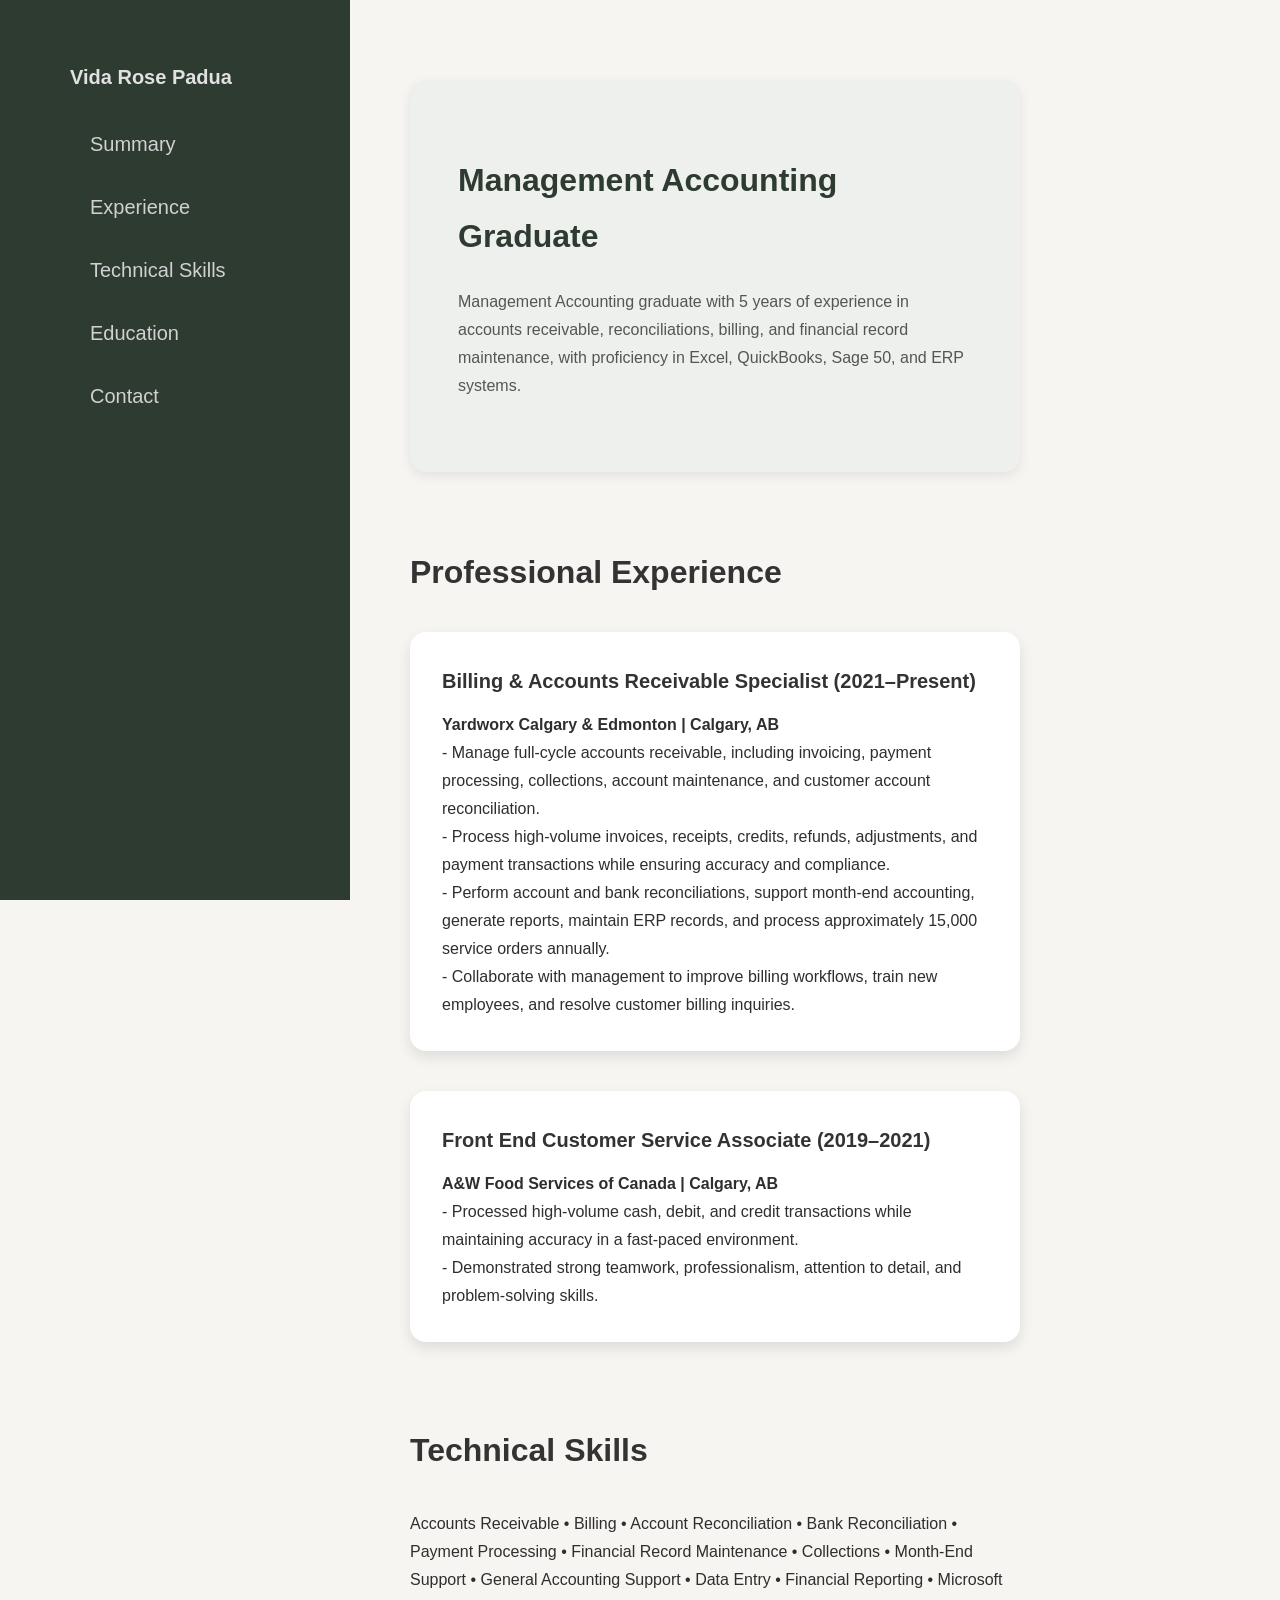
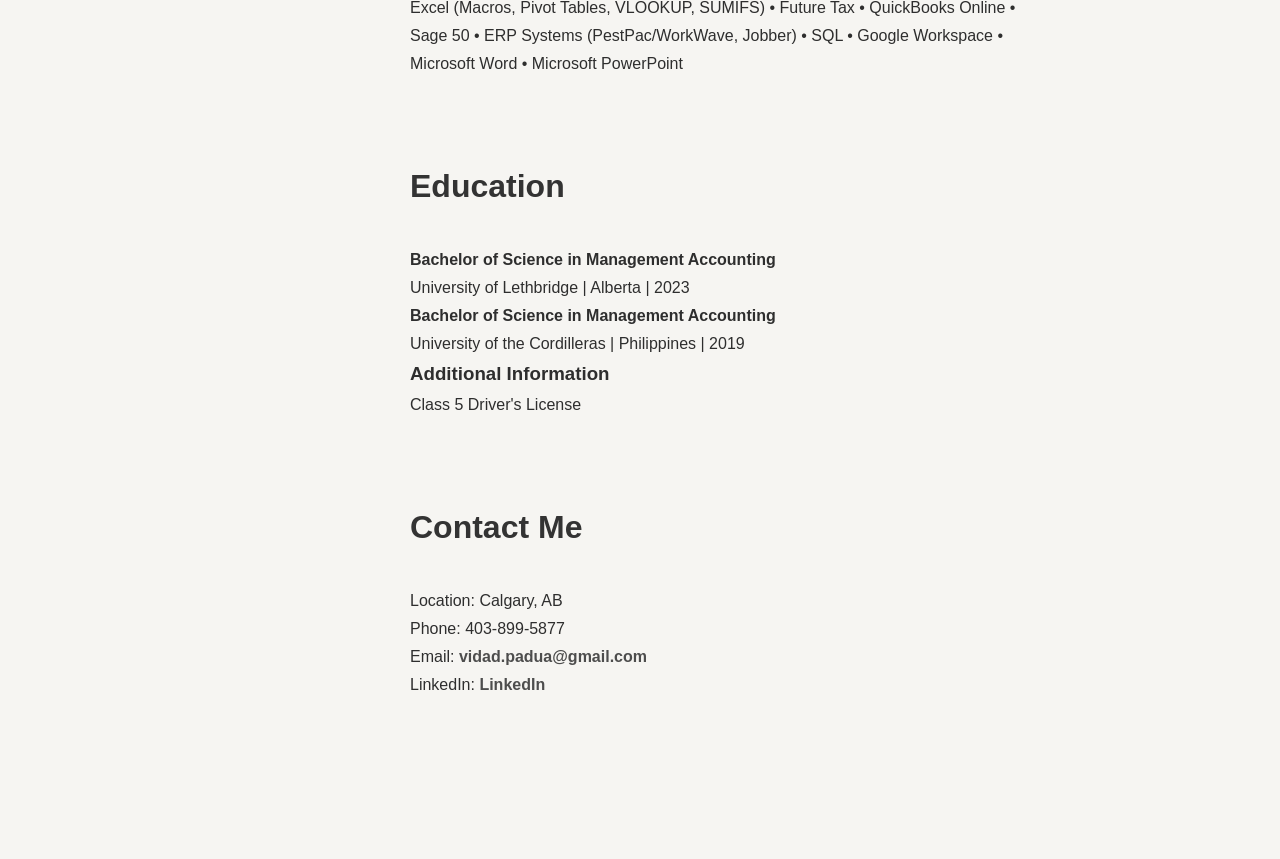
==== index.html @ 41f1efe1 "from PC" ====
<!DOCTYPE html>
<html lang="en">
<head>
    <meta charset="UTF-8">
    <meta name="viewport" content="width=device-width, initial-scale=1.0">
    <title>Vida Rose Padua | Portfolio</title>
    <link rel="stylesheet" href="style.css">
</head>
<body>
    <div class="sidebar">
        <h1>Vida Rose Padua</h1>
        <nav>
            <ul>
                <li><a href="#home">Summary</a></li>
                <li><a href="#portfolio">Experience</a></li>
                <li><a href="#skills">Technical Skills</a></li>
                <li><a href="#qualification">Education</a></li>
                <li><a href="#contact">Contact</a></li>
            </ul>
        </nav>
    </div>

    <div class="content">

        <section id="home" class="hero">
            <h2>Management Accounting Graduate</h2>
            <p>
                Management Accounting graduate with 5 years of experience in accounts receivable,
                reconciliations, billing, and financial record maintenance, with proficiency in
                Excel, QuickBooks, Sage 50, and ERP systems.
            </p>
        </section>

        <section id="portfolio" class="portfolio">
            <h2>Professional Experience</h2>

            <div class="project-grid">

                <div class="project">
                    <h3>Billing & Accounts Receivable Specialist (2021–Present)</h3>
                    <p><strong>Yardworx Calgary & Edmonton | Calgary, AB</strong></p>
                    <p>
                        - Manage full-cycle accounts receivable, including invoicing, payment processing,
                        collections, account maintenance, and customer account reconciliation.
                    </p>
                    <p>
                        - Process high-volume invoices, receipts, credits, refunds, adjustments, and
                        payment transactions while ensuring accuracy and compliance.
                    </p>
                    <p>
                        - Perform account and bank reconciliations, support month-end accounting,
                        generate reports, maintain ERP records, and process approximately
                        15,000 service orders annually.
                    </p>
                    <p>
                        - Collaborate with management to improve billing workflows, train new employees,
                        and resolve customer billing inquiries.
                    </p>
                </div>

                <div class="project">
                    <h3>Front End Customer Service Associate (2019–2021)</h3>
                    <p><strong>A&W Food Services of Canada | Calgary, AB</strong></p>
                    <p>
                        - Processed high-volume cash, debit, and credit transactions while maintaining
                        accuracy in a fast-paced environment.
                    </p>
                    <p>
                        - Demonstrated strong teamwork, professionalism, attention to detail, and problem-solving skills.
                    </p>
                </div>

            </div>
        </section>

        <section id="skills" class="skills">
            <h2>Technical Skills</h2>
            <p>
                Accounts Receivable • Billing • Account Reconciliation • Bank Reconciliation •
                Payment Processing • Financial Record Maintenance • Collections • Month-End Support •
                General Accounting Support • Data Entry • Financial Reporting •
                Microsoft Excel (Macros, Pivot Tables, VLOOKUP, SUMIFS) •
                Future Tax • QuickBooks Online • Sage 50 •
                ERP Systems (PestPac/WorkWave, Jobber) • SQL •
                Google Workspace • Microsoft Word • Microsoft PowerPoint
            </p>
        </section>

        <section id="qualification" class="qualification">
            <h2>Education</h2>

            <p>
                <strong>Bachelor of Science in Management Accounting</strong><br>
                University of Lethbridge | Alberta | 2023
            </p>

            <p>
                <strong>Bachelor of Science in Management Accounting</strong><br>
                University of the Cordilleras | Philippines | 2019
            </p>

            <h3>Additional Information</h3>
            <p>Class 5 Driver's License</p>
        </section>

        <section id="contact" class="contact">
            <h2>Contact Me</h2>

            <p>Location: Calgary, AB</p>
            <p>Phone: 403-899-5877</p>
            <p>Email: <a href="mailto:vidad.padua@gmail.com">vidad.padua@gmail.com</a></p>
            <p>LinkedIn: <a href="#" target="_blank">LinkedIn</a></p>

        </section>

    </div>
</body>
</html>
---- style.css ----
/* Global Reset */
* {
    margin: 0;
    padding: 0;
    box-sizing: border-box;
}

/* Typography & Color Theme */
body {
    font-family: 'Inter', sans-serif;
    font-size: 1rem;              /* Base font size */
    background-color: #f6f5f2;
    color: #2e2e2e;
    line-height: 1.75;
    display: flex;
}

/* Sidebar Navigation */
.sidebar {
    width: 350px;
    height: 100vh;
    background-color: #2e3b31;
    color: white;
    padding: 60px 70px;
    position: fixed;
    left: 0;
    top: 0;
    z-index: 1000;
    display: flex;
    flex-direction: column;
}

.sidebar h1 {
    font-size: 1.25rem;              /* Large */
    font-weight: 600;
    color: #e1e1e1;
    margin-bottom: 32px;
}

.sidebar nav ul {
    list-style: none;
}

.sidebar nav ul li {
    margin-bottom: 28px;
}

.sidebar nav ul li a {
    color: #d1d1d1;
    text-decoration: none;
    font-size: 1.25rem;           /* Medium */
    font-weight: 500;
    display: block;
    transition: color 0.3s ease, transform 0.3s ease;
    padding-left: 20px;
}

.sidebar nav ul li a:hover {
    color: #a5c4c2;
    transform: translateX(6px);
}

/* Main Content */
.content {
    margin-left: 350px;
    margin-right: 200px;
    padding: 80px 60px;
    width: 90%;
}

.hero {
    background-color: #eef0ed;
    padding: 72px 48px;
    border-radius: 16px;
    margin-bottom: 72px;
    text-align: left;
    box-shadow: 0 4px 12px rgba(0,0,0,.08);
}

.hero h2 {
    font-size: 2rem;              /* Large */
    font-weight: 700;
    color: #2e3b31;
    margin-bottom: 24px;
}

.hero p {
    font-size: 1rem;              /* Regular */
    color: #555;
    margin: 0;
}

/* Sections */
section {
    margin-bottom: 80px;
}

h2 {
    font-size: 2rem;              /* Large */
    font-weight: 700;
    margin-bottom: 32px;
    color: #333;
}

/* Portfolio */
.portfolio .project-grid {
    display: flex;
    flex-direction: column;
    gap: 40px;
    width: 100%;
}

.project {
    background-color: #fff;
    padding: 32px;
    border-radius: 16px;
    box-shadow: 0 6px 14px rgba(0,0,0,.1);
    transition: transform .3s ease, box-shadow .3s ease;
    text-align: left;
    display: flex;
    flex-direction: column;
    width: 100%;
    margin: 0 auto;
}

.project:hover {
    transform: translateY(-8px);
    box-shadow: 0 10px 20px rgba(0,0,0,.15);
}

.project img {
    width: 100%;
    height: auto;
    border-radius: 12px;
    margin-bottom: 20px;
}

.project h3 {
    font-size: 1.25rem;           /* Medium */
    font-weight: 600;
    color: #333;
    margin-bottom: 12px;
}

.project p,
.skills p,
.qualification p,
.contact p,
.contact a {
    font-size: 1rem;              /* Regular */
}

/* Contact */
.contact a {
    color: #4d4d4d;
    text-decoration: none;
    font-weight: 600;
    transition: color .3s ease;
}

.contact a:hover {
    color: #a5c4c2;
}

/* ===========================
   Responsive Design
=========================== */

/* Tablets */
@media (max-width: 1024px) {

    body {
        display: block;
    }

    .sidebar {
        position: fixed;
        top: 0;
        left: 0;
        width: 100%;
        height: auto;
        z-index: 1000;

        padding: 16px 20px;
        background-color: #2e3b31;
    }

    .sidebar nav ul {
        display: flex;
        flex-wrap: wrap;
        gap: 12px;
    }

    .sidebar nav ul li {
        margin-bottom: 0;
    }

    .sidebar nav ul li a {
        padding-left: 0;
    }

    .content {
        width: 100%;
        margin: 0;
        padding: 40px 24px;
        padding-top: 140px;

    }

    .hero {
        padding: 40px 32px;
    }

    .project {
        padding: 24px;
    }
}


/* Phones */
@media (max-width: 768px) {

    body {
        display: block;
    }

    .sidebar {
        padding: 5px;
    }

    .sidebar h1 {
        font-size: 1 rem;
        text-align: center;
        margin-bottom: 5px;
    }

    .sidebar nav ul {
        display: flex;
        justify-content: center;
        flex-wrap: wrap;
        gap: 5px;
    }

    .sidebar nav ul li {
        margin: 0;
    }

    .sidebar nav ul li a {
        padding: 6px 10px;
    }

    .content {
        padding: 60 px;
    }

    .hero {
        padding: 28px 24px;
    }

    .hero h2,
    h2 {
        font-size: 1.5rem;
    }

    .project {
        padding: 20px;
    }

    .project h3 {
        font-size: 1.1rem;
    }

    .project p,
    .hero p,
    .skills p,
    .qualification p,
    .contact p,
    .contact a {
        font-size: 0.95rem;
    }
}


/* Small Phones */
@media (max-width: 480px) {

    .content {
        padding: 16px;
    }

    .hero {
        padding: 20px;
    }

    .project {
        padding: 16px;
    }

    .sidebar {
        padding: 16px;
    }

    .sidebar nav ul {
        flex-direction: column;
        align-items: center;
        gap: 8px;
    }

    .sidebar h1 {
        font-size: 1.3rem;
    }

    .hero h2,
    h2 {
        font-size: 1.3rem;
    }

    .project h3 {
        font-size: 1rem;
    }
}
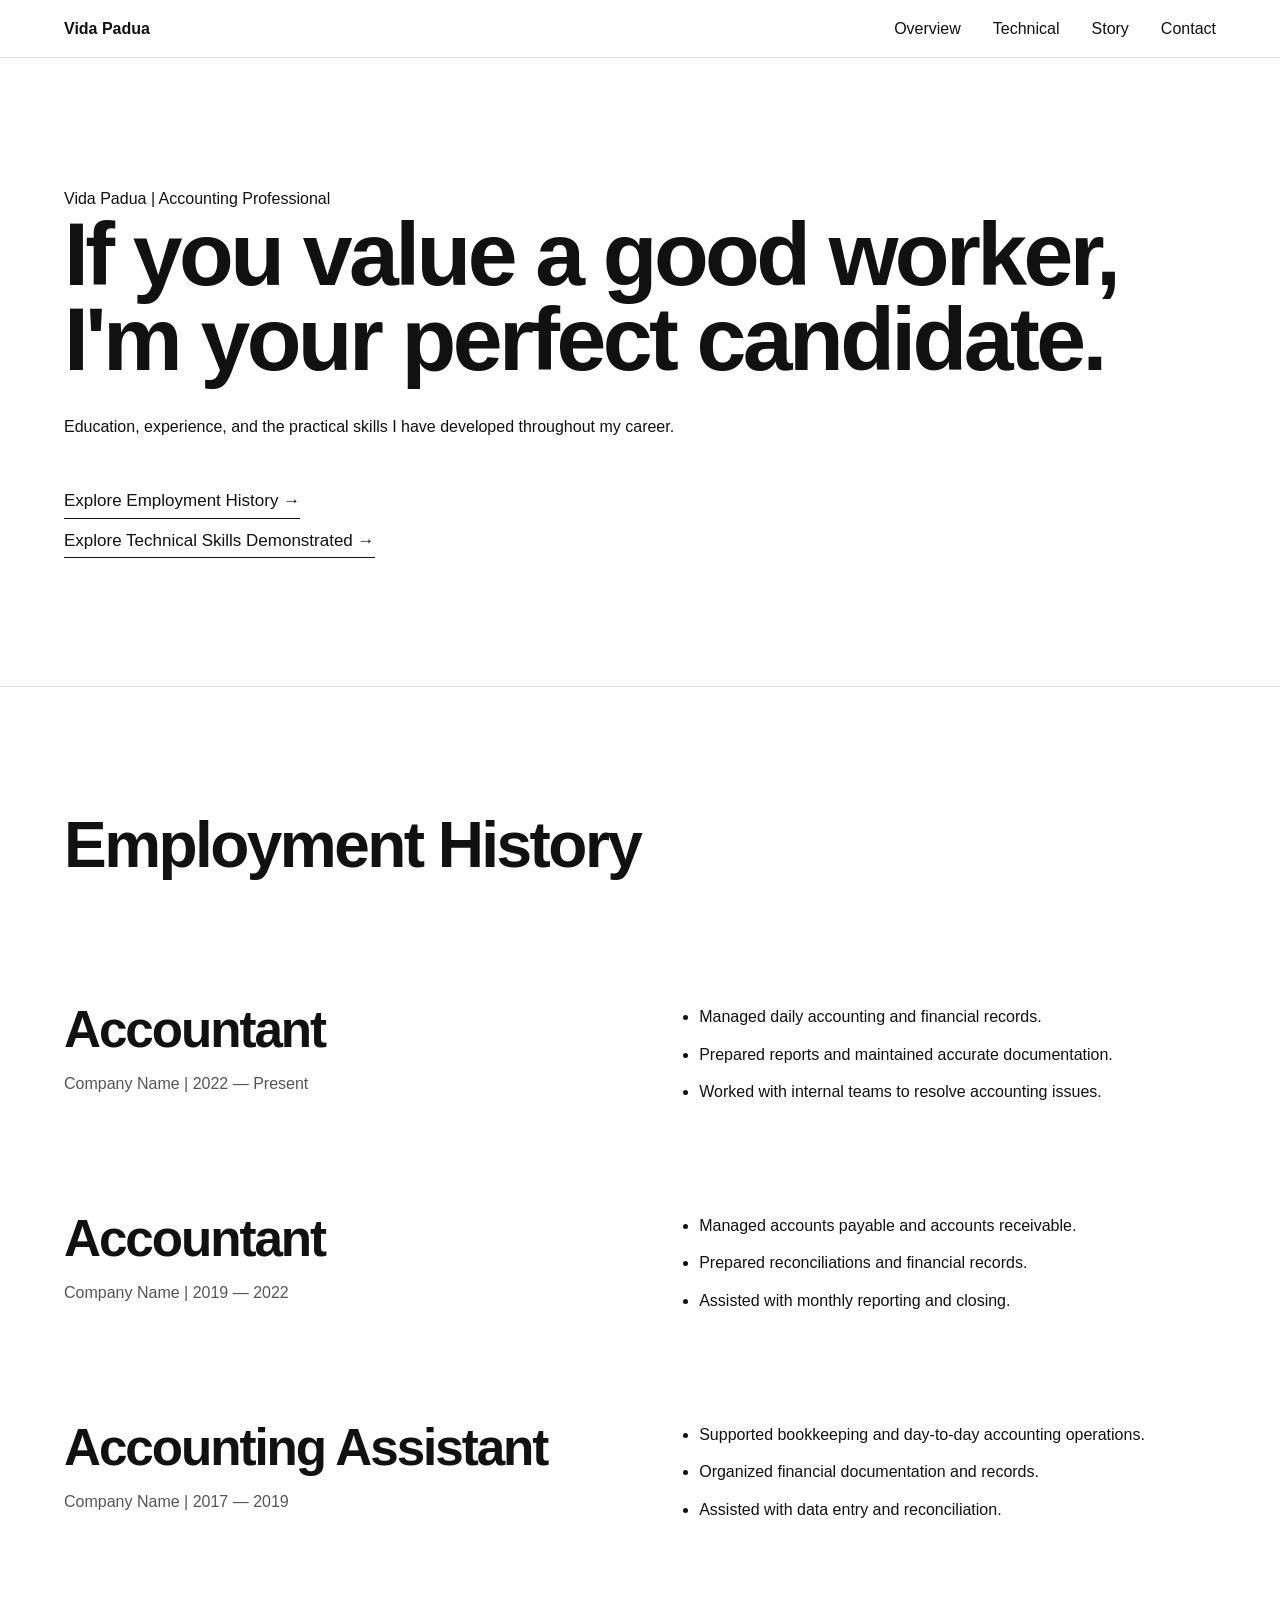
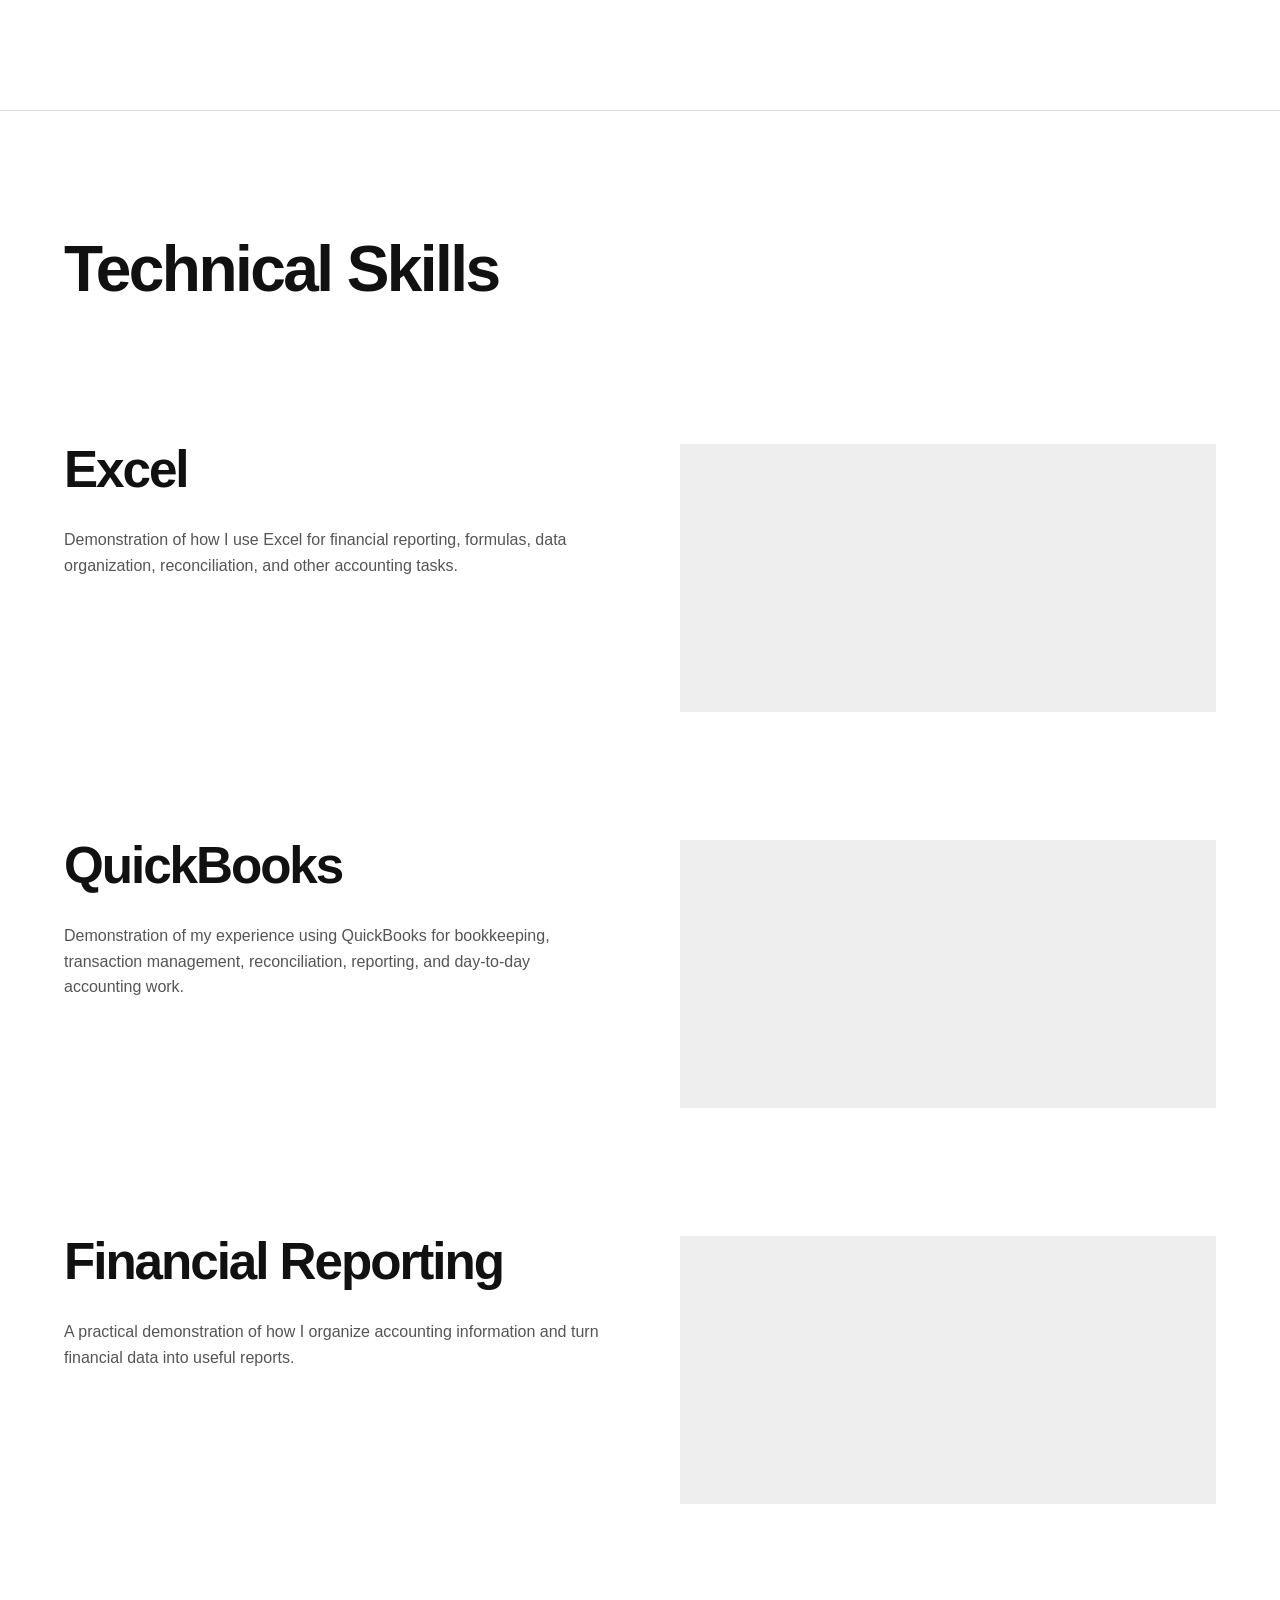
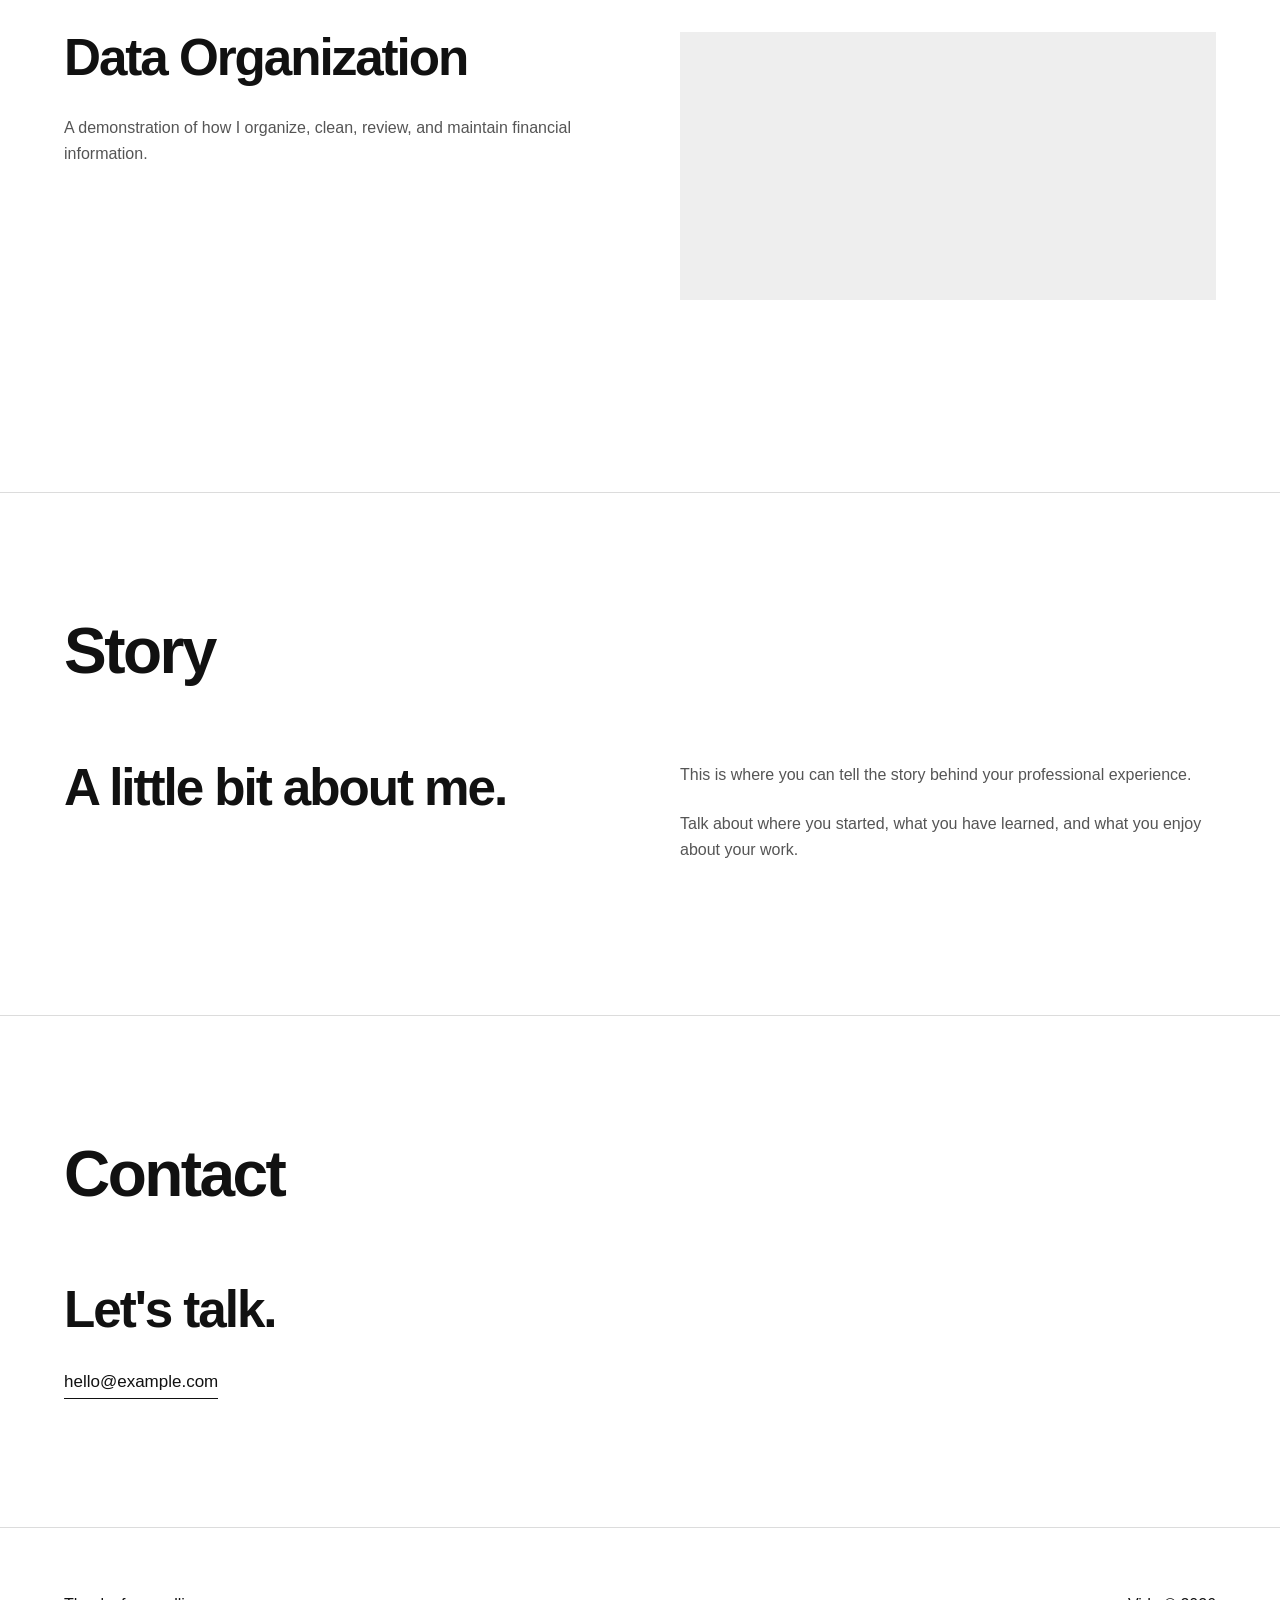
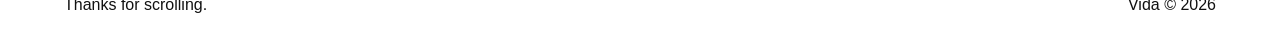
==== commit c4566f54: "Update" ====
--- a/index.html
+++ b/index.html
@@ -3,116 +3,262 @@
 <head>
     <meta charset="UTF-8">
     <meta name="viewport" content="width=device-width, initial-scale=1.0">
-    <title>Vida Rose Padua | Portfolio</title>
+
+    <title>Vida Padua — Accounting Professional</title>
+
+    <meta
+        name="description"
+        content="Portfolio and professional experience of Vida Padua."
+    >
+
     <link rel="stylesheet" href="style.css">
 </head>
+
 <body>
-    <div class="sidebar">
-        <h1>Vida Rose Padua</h1>
-        <nav>
-            <ul>
-                <li><a href="#home">Summary</a></li>
-                <li><a href="#portfolio">Experience</a></li>
-                <li><a href="#skills">Technical Skills</a></li>
-                <li><a href="#qualification">Education</a></li>
-                <li><a href="#contact">Contact</a></li>
-            </ul>
-        </nav>
-    </div>
-
-    <div class="content">
-
-        <section id="home" class="hero">
-            <h2>Management Accounting Graduate</h2>
-            <p>
-                Management Accounting graduate with 5 years of experience in accounts receivable,
-                reconciliations, billing, and financial record maintenance, with proficiency in
-                Excel, QuickBooks, Sage 50, and ERP systems.
-            </p>
-        </section>
-
-        <section id="portfolio" class="portfolio">
-            <h2>Professional Experience</h2>
-
-            <div class="project-grid">
-
-                <div class="project">
-                    <h3>Billing & Accounts Receivable Specialist (2021–Present)</h3>
-                    <p><strong>Yardworx Calgary & Edmonton | Calgary, AB</strong></p>
+
+    <!-- Navigation -->
+    <div id="navigation"></div>
+
+
+    <main>
+
+        <!-- =========================================
+             OVERVIEW
+        ========================================== -->
+
+        <section id="overview" class="overview section">
+
+            <div class="overview-top">
+                <p>Vida Padua | Accounting Professional</p>
+
+            </div>
+
+            <div class="overview-main">
+
+                <h1>
+                    If you value a good worker,
+                    I'm your perfect candidate.
+                </h1>
+
+
+                <p>
+                    Education, experience, and the practical
+                    skills I have developed throughout my career.
+                </p>
+
+                <div class="overview-links">
+
+                    <a href="#employment">
+                        Explore Employment History →
+                    </a>
+
+                    <a href="#technical-skills">
+                        Explore Technical Skills Demonstrated →
+                    </a>
+
+                </div>
+
+            </div>
+
+        </section>
+
+
+        <!-- =========================================
+             EMPLOYMENT HISTORY
+        ========================================== -->
+
+        <section id="employment" class="section">
+
+            <div class="section-title">
+                <h2>Employment History</h2>
+            </div>
+
+            <div class="employment-list">
+
+                <article class="employment">
+
+                    <div class="employment-heading">
+
+                        <h3>Accountant</h3>
+
+                        <p>
+                            Company Name | 2022 — Present
+                        </p>
+
+                    </div>
+
+                    <ul>
+                        <li>
+                            Managed daily accounting and financial records.
+                        </li>
+
+                        <li>
+                            Prepared reports and maintained accurate documentation.
+                        </li>
+
+                        <li>
+                            Worked with internal teams to resolve accounting issues.
+                        </li>
+                    </ul>
+
+                </article>
+
+
+                <article class="employment">
+
+                    <div class="employment-heading">
+
+                        <h3>Accountant</h3>
+
+                        <p>
+                            Company Name | 2019 — 2022
+                        </p>
+
+                    </div>
+
+                    <ul>
+                        <li>
+                            Managed accounts payable and accounts receivable.
+                        </li>
+
+                        <li>
+                            Prepared reconciliations and financial records.
+                        </li>
+
+                        <li>
+                            Assisted with monthly reporting and closing.
+                        </li>
+                    </ul>
+
+                </article>
+
+
+                <article class="employment">
+
+                    <div class="employment-heading">
+
+                        <h3>Accounting Assistant</h3>
+
+                        <p>
+                            Company Name | 2017 — 2019
+                        </p>
+
+                    </div>
+
+                    <ul>
+                        <li>
+                            Supported bookkeeping and day-to-day accounting operations.
+                        </li>
+
+                        <li>
+                            Organized financial documentation and records.
+                        </li>
+
+                        <li>
+                            Assisted with data entry and reconciliation.
+                        </li>
+                    </ul>
+
+                </article>
+
+            </div>
+
+        </section>
+
+
+        <!-- =========================================
+             TECHNICAL SKILLS
+        ========================================== -->
+
+        <section id="technical-skills" class="section">
+
+            <div class="section-title">
+                <h2>Technical Skills</h2>
+            </div>
+
+            <div id="technical-skill-list">
+
+                <!-- Loaded from projects.json -->
+
+            </div>
+
+        </section>
+
+
+        <!-- =========================================
+             STORY
+        ========================================== -->
+
+        <section id="story" class="section">
+
+            <div class="section-title">
+                <h2>Story</h2>
+            </div>
+
+            <div class="story-grid">
+
+                <h3>
+                    A little bit about me.
+                </h3>
+
+                <div>
                     <p>
-                        - Manage full-cycle accounts receivable, including invoicing, payment processing,
-                        collections, account maintenance, and customer account reconciliation.
+                        This is where you can tell the story behind
+                        your professional experience.
                     </p>
+
                     <p>
-                        - Process high-volume invoices, receipts, credits, refunds, adjustments, and
-                        payment transactions while ensuring accuracy and compliance.
-                    </p>
-                    <p>
-                        - Perform account and bank reconciliations, support month-end accounting,
-                        generate reports, maintain ERP records, and process approximately
-                        15,000 service orders annually.
-                    </p>
-                    <p>
-                        - Collaborate with management to improve billing workflows, train new employees,
-                        and resolve customer billing inquiries.
+                        Talk about where you started, what you have
+                        learned, and what you enjoy about your work.
                     </p>
                 </div>
 
-                <div class="project">
-                    <h3>Front End Customer Service Associate (2019–2021)</h3>
-                    <p><strong>A&W Food Services of Canada | Calgary, AB</strong></p>
-                    <p>
-                        - Processed high-volume cash, debit, and credit transactions while maintaining
-                        accuracy in a fast-paced environment.
-                    </p>
-                    <p>
-                        - Demonstrated strong teamwork, professionalism, attention to detail, and problem-solving skills.
-                    </p>
-                </div>
-
-            </div>
-        </section>
-
-        <section id="skills" class="skills">
-            <h2>Technical Skills</h2>
-            <p>
-                Accounts Receivable • Billing • Account Reconciliation • Bank Reconciliation •
-                Payment Processing • Financial Record Maintenance • Collections • Month-End Support •
-                General Accounting Support • Data Entry • Financial Reporting •
-                Microsoft Excel (Macros, Pivot Tables, VLOOKUP, SUMIFS) •
-                Future Tax • QuickBooks Online • Sage 50 •
-                ERP Systems (PestPac/WorkWave, Jobber) • SQL •
-                Google Workspace • Microsoft Word • Microsoft PowerPoint
-            </p>
-        </section>
-
-        <section id="qualification" class="qualification">
-            <h2>Education</h2>
-
-            <p>
-                <strong>Bachelor of Science in Management Accounting</strong><br>
-                University of Lethbridge | Alberta | 2023
-            </p>
-
-            <p>
-                <strong>Bachelor of Science in Management Accounting</strong><br>
-                University of the Cordilleras | Philippines | 2019
-            </p>
-
-            <h3>Additional Information</h3>
-            <p>Class 5 Driver's License</p>
-        </section>
-
-        <section id="contact" class="contact">
-            <h2>Contact Me</h2>
-
-            <p>Location: Calgary, AB</p>
-            <p>Phone: 403-899-5877</p>
-            <p>Email: <a href="mailto:vidad.padua@gmail.com">vidad.padua@gmail.com</a></p>
-            <p>LinkedIn: <a href="#" target="_blank">LinkedIn</a></p>
-
-        </section>
-
-    </div>
+            </div>
+
+        </section>
+
+
+        <!-- =========================================
+             CONTACT
+        ========================================== -->
+
+        <section id="contact" class="section">
+
+            <div class="section-title">
+                <h2>Contact</h2>
+            </div>
+
+            <div class="contact-content">
+
+                <h3>
+                    Let's talk.
+                </h3>
+
+                <a href="mailto:hello@example.com">
+                    hello@example.com
+                </a>
+
+            </div>
+
+        </section>
+
+    </main>
+
+
+    <!-- =========================================
+         END NOTE
+    ========================================== -->
+
+    <footer class="end-note">
+
+        <p>Thanks for scrolling.</p>
+
+        <p>Vida © 2026</p>
+
+    </footer>
+
+
+    <script src="script.js"></script>
+
 </body>
 </html>
--- a/style.css
+++ b/style.css
@@ -1,321 +1,692 @@
-/* Global Reset */
+/* =========================================
+   VARIABLES
+========================================= */
+
+:root {
+
+    --background: #ffffff;
+    --text: #111111;
+    --muted: #555555;
+    --border: #dcdcdc;
+
+    --page-padding: 5vw;
+    --section-padding: 8rem;
+
+    --max-width: 1500px;
+
+    --font:
+        Arial,
+        Helvetica,
+        sans-serif;
+}
+
+
+/* =========================================
+   RESET
+========================================= */
+
 * {
+    box-sizing: border-box;
+}
+
+html {
+    scroll-behavior: smooth;
+}
+
+body {
     margin: 0;
-    padding: 0;
-    box-sizing: border-box;
-}
-
-/* Typography & Color Theme */
+
+    background: var(--background);
+    color: var(--text);
+
+    font-family: var(--font);
+
+    font-size: 17px;
+    line-height: 1.6;
+}
+
+a {
+    color: inherit;
+    text-decoration: none;
+}
+
+img,
+video {
+    display: block;
+    width: 100%;
+}
+
+
+/* =========================================
+   TYPOGRAPHY
+========================================= */
+
+/*
+   ONLY TWO LEVELS:
+
+   1. BIG + BOLD
+   2. REGULAR
+
+   Anything that needs emphasis becomes
+   BIG + BOLD rather than creating another
+   font size.
+*/
+
+h1,
+h2,
+h3 {
+    margin: 0;
+
+    font-weight: 700;
+
+    letter-spacing: -0.04em;
+}
+
+h1 {
+    font-size: clamp(3rem, 7vw, 7rem);
+    line-height: 0.95;
+}
+
+h2 {
+    font-size: clamp(2.5rem, 5vw, 5rem);
+    line-height: 0.95;
+}
+
+h3 {
+    font-size: clamp(2rem, 4vw, 4rem);
+    line-height: 1;
+}
+
+p,
+li {
+    font-size: 1rem;
+    line-height: 1.6;
+}
+
+
+/* =========================================
+   FIXED NAVIGATION
+========================================= */
+
+.site-nav {
+    position: fixed;
+
+    top: 0;
+    left: 0;
+
+    z-index: 1000;
+
+    width: 100%;
+    height: 58px;
+
+    background: rgba(255, 255, 255, 0.95);
+
+    border-bottom: 1px solid var(--border);
+
+    backdrop-filter: blur(8px);
+}
+
+
+/* Navigation content */
+
+.nav-inner {
+    display: flex;
+
+    align-items: center;
+    justify-content: space-between;
+
+    width: 100%;
+    height: 100%;
+
+    max-width: var(--max-width);
+
+    margin: 0 auto;
+
+    padding: 0 var(--page-padding);
+}
+
+
+/* Your name */
+
+.nav-name {
+    font-family: inherit;
+    font-size: 1rem;
+    font-weight: 700;
+    line-height: 1.6;
+
+    white-space: nowrap;
+}
+
+
+/* Navigation links */
+
+.nav-links {
+    display: flex;
+
+    align-items: center;
+
+    gap: 2rem;
+}
+
+
+/* Navigation links use the same typography
+   as regular body text */
+
+.nav-links a {
+    font-family: inherit;
+    font-size: 1rem;
+    font-weight: 400;
+    line-height: 1.6;
+
+    letter-spacing: normal;
+
+    white-space: nowrap;
+
+    transition: opacity 0.2s ease;
+}
+
+
+/* Hover */
+
+.nav-links a:hover {
+    opacity: 0.5;
+}
+
+
+/* =========================================
+   PAGE OFFSET
+========================================= */
+
 body {
-    font-family: 'Inter', sans-serif;
-    font-size: 1rem;              /* Base font size */
-    background-color: #f6f5f2;
-    color: #2e2e2e;
-    line-height: 1.75;
-    display: flex;
-}
-
-/* Sidebar Navigation */
-.sidebar {
-    width: 350px;
-    height: 100vh;
-    background-color: #2e3b31;
-    color: white;
-    padding: 60px 70px;
-    position: fixed;
-    left: 0;
-    top: 0;
-    z-index: 1000;
+    padding-top: 58px;
+}
+
+
+/* Prevent fixed navigation from covering
+   section headings */
+
+section {
+    scroll-margin-top: 78px;
+}
+
+/* Navigation content */
+
+.nav-inner {
+    display: flex;
+
+    align-items: center;
+    justify-content: space-between;
+
+    width: 100%;
+    height: 100%;
+
+    max-width: var(--max-width);
+
+    margin: 0 auto;
+
+    padding: 0 var(--page-padding);
+}
+
+
+/* Your name */
+
+.nav-name {
+    font-size: 1rem;
+    font-weight: 700;
+
+    white-space: nowrap;
+}
+
+
+/* Navigation links */
+
+.nav-links {
+    display: flex;
+
+    align-items: center;
+
+    gap: 2rem;
+}
+
+
+/* Individual links */
+
+.nav-links a {
+    font-size: 1rem;
+
+    white-space: nowrap;
+
+    transition:
+        opacity 0.2s ease;
+}
+
+
+/* Hover */
+
+.nav-links a:hover {
+    opacity: 0.5;
+}
+
+
+/* =========================================
+   PAGE OFFSET
+========================================= */
+
+/*
+   The navigation is fixed, so the page needs
+   space at the top.
+*/
+
+body {
+    padding-top: 58px;
+}
+
+
+/*
+   Prevent the fixed navigation from covering
+   section headings when clicking a nav link.
+*/
+
+section {
+    scroll-margin-top: 78px;
+}
+
+
+/* =========================================
+   MOBILE
+========================================= */
+
+@media (max-width: 768px) {
+
+    .site-nav {
+        height: 52px;
+    }
+
+    .nav-inner {
+        padding:
+            0
+            var(--page-padding);
+    }
+
+    .nav-name {
+        font-size: 0.9rem;
+    }
+
+    .nav-links {
+        gap: 1rem;
+    }
+
+    .nav-links a {
+        font-size: 0.75rem;
+    }
+
+    body {
+        padding-top: 52px;
+    }
+
+    section {
+        scroll-margin-top: 70px;
+    }
+
+}
+
+
+/* =========================================
+   SECTIONS
+========================================= */
+
+main {
+
+    max-width: var(--max-width);
+
+    margin: 0 auto;
+}
+
+.section {
+
+    padding:
+        var(--section-padding)
+        var(--page-padding);
+
+    border-bottom: 1px solid var(--border);
+}
+
+.section-title {
+
+    margin-bottom: 5rem;
+}
+
+.section-title h2 {
+
+    max-width: 900px;
+}
+
+
+/* =========================================
+   OVERVIEW
+========================================= */
+
+.overview {
+
     display: flex;
     flex-direction: column;
-}
-
-.sidebar h1 {
-    font-size: 1.25rem;              /* Large */
-    font-weight: 600;
-    color: #e1e1e1;
-    margin-bottom: 32px;
-}
-
-.sidebar nav ul {
-    list-style: none;
-}
-
-.sidebar nav ul li {
-    margin-bottom: 28px;
-}
-
-.sidebar nav ul li a {
-    color: #d1d1d1;
-    text-decoration: none;
-    font-size: 1.25rem;           /* Medium */
-    font-weight: 500;
-    display: block;
-    transition: color 0.3s ease, transform 0.3s ease;
-    padding-left: 20px;
-}
-
-.sidebar nav ul li a:hover {
-    color: #a5c4c2;
-    transform: translateX(6px);
-}
-
-/* Main Content */
-.content {
-    margin-left: 350px;
-    margin-right: 200px;
-    padding: 80px 60px;
-    width: 90%;
-}
-
-.hero {
-    background-color: #eef0ed;
-    padding: 72px 48px;
-    border-radius: 16px;
-    margin-bottom: 72px;
-    text-align: left;
-    box-shadow: 0 4px 12px rgba(0,0,0,.08);
-}
-
-.hero h2 {
-    font-size: 2rem;              /* Large */
-    font-weight: 700;
-    color: #2e3b31;
-    margin-bottom: 24px;
-}
-
-.hero p {
-    font-size: 1rem;              /* Regular */
-    color: #555;
+
+    justify-content: space-between;
+}
+
+.overview-top {
+
+    display: flex;
+    justify-content: space-between;
+}
+
+.overview-top p {
+
     margin: 0;
 }
 
-/* Sections */
-section {
-    margin-bottom: 80px;
-}
-
-h2 {
-    font-size: 2rem;              /* Large */
-    font-weight: 700;
-    margin-bottom: 32px;
-    color: #333;
-}
-
-/* Portfolio */
-.portfolio .project-grid {
+.overview-main {
+
+    max-width: 1100px;
+}
+
+.overview-main h1 {
+
+    margin-bottom: 2rem;
+}
+
+.overview-main p {
+
+    max-width: 700px;
+
+    margin: 0 0 1.5rem;
+}
+
+.overview-links {
+
     display: flex;
     flex-direction: column;
-    gap: 40px;
-    width: 100%;
-}
-
-.project {
-    background-color: #fff;
-    padding: 32px;
-    border-radius: 16px;
-    box-shadow: 0 6px 14px rgba(0,0,0,.1);
-    transition: transform .3s ease, box-shadow .3s ease;
-    text-align: left;
-    display: flex;
-    flex-direction: column;
-    width: 100%;
-    margin: 0 auto;
-}
-
-.project:hover {
-    transform: translateY(-8px);
-    box-shadow: 0 10px 20px rgba(0,0,0,.15);
-}
-
-.project img {
+
+    align-items: flex-start;
+
+    gap: 0.5rem;
+
+    margin-top: 3rem;
+}
+
+.overview-links a {
+
+    border-bottom: 1px solid var(--text);
+
+    padding-bottom: 0.2rem;
+}
+
+
+/* =========================================
+   EMPLOYMENT HISTORY
+========================================= */
+
+.employment {
+
+    display: grid;
+
+    grid-template-columns: 1fr 1fr;
+
+    gap: 5rem;
+
+    padding: 3rem 0;
+
+
+}
+
+
+
+.employment-heading h3 {
+
+    margin-bottom: 1rem;
+}
+
+.employment-heading p {
+
+    margin: 0;
+
+    color: var(--muted);
+}
+
+.employment ul {
+
+    margin: 0;
+
+    padding-left: 1.2rem;
+}
+
+.employment li {
+
+    margin-bottom: 0.75rem;
+}
+
+/* =========================================
+   TECHNICAL SKILLS
+========================================= */
+
+.technical-skill {
+
+    display: grid;
+
+    grid-template-columns: 1fr 1fr;
+
+    gap: 5rem;
+
+    padding: 4rem 0;
+
+
+}
+
+
+
+.technical-skill-info h3 {
+
+    margin-bottom: 2rem;
+}
+
+.technical-skill-info p {
+
+    max-width: 550px;
+
+    margin: 0;
+
+    color: var(--muted);
+}
+
+.technical-skill-media {
+
+    background: #eeeeee;
+
+    overflow: hidden;
+}
+
+.technical-skill-media video,
+.technical-skill-media img {
+
     width: 100%;
     height: auto;
-    border-radius: 12px;
-    margin-bottom: 20px;
-}
-
-.project h3 {
-    font-size: 1.25rem;           /* Medium */
-    font-weight: 600;
-    color: #333;
-    margin-bottom: 12px;
-}
-
-.project p,
-.skills p,
-.qualification p,
-.contact p,
-.contact a {
-    font-size: 1rem;              /* Regular */
-}
-
-/* Contact */
-.contact a {
-    color: #4d4d4d;
-    text-decoration: none;
-    font-weight: 600;
-    transition: color .3s ease;
-}
-
-.contact a:hover {
-    color: #a5c4c2;
-}
-
-/* ===========================
-   Responsive Design
-=========================== */
-
-/* Tablets */
-@media (max-width: 1024px) {
-
-    body {
+}
+
+
+/* =========================================
+   STORY
+========================================= */
+
+.story-grid {
+
+    display: grid;
+
+    grid-template-columns: 1fr 1fr;
+
+    gap: 5rem;
+}
+
+.story-grid h3 {
+
+    max-width: 600px;
+}
+
+.story-grid p {
+
+    max-width: 600px;
+
+    margin-top: 0;
+    margin-bottom: 1.5rem;
+
+    color: var(--muted);
+}
+
+
+/* =========================================
+   CONTACT
+========================================= */
+
+.contact-content {
+
+    display: flex;
+    flex-direction: column;
+
+    align-items: flex-start;
+
+    gap: 2rem;
+}
+
+.contact-content a {
+
+    border-bottom: 1px solid var(--text);
+
+    padding-bottom: 0.2rem;
+}
+
+
+/* =========================================
+   END NOTE
+========================================= */
+
+.end-note {
+
+    display: flex;
+
+    justify-content: space-between;
+
+    padding:
+        4rem
+        var(--page-padding)
+        2rem;
+
+    max-width: var(--max-width);
+
+    margin: 0 auto;
+}
+
+.end-note p {
+
+    margin: 0;
+}
+
+
+/* =========================================
+   MOBILE
+========================================= */
+
+@media (max-width: 768px) {
+
+    :root {
+        --page-padding: 1.25rem;
+        --section-padding: 5rem;
+    }
+
+
+    /* Navigation */
+
+    .nav-inner {
+
+        min-height: 52px;
+
+        gap: 1rem;
+    }
+
+    .nav-links {
+
+        gap: 1rem;
+    }
+
+    .nav-links a {
+
+        font-size: 0.85rem;
+    }
+
+
+    /* Overview */
+
+    .overview {
+
+        min-height: auto;
+
+        gap: 6rem;
+    }
+
+    .overview-main h1 {
+
+        font-size: clamp(3rem, 13vw, 5rem);
+    }
+
+
+    /* Employment */
+
+    .employment {
+
         display: block;
-    }
-
-    .sidebar {
-        position: fixed;
-        top: 0;
-        left: 0;
-        width: 100%;
-        height: auto;
-        z-index: 1000;
-
-        padding: 16px 20px;
-        background-color: #2e3b31;
-    }
-
-    .sidebar nav ul {
-        display: flex;
-        flex-wrap: wrap;
-        gap: 12px;
-    }
-
-    .sidebar nav ul li {
-        margin-bottom: 0;
-    }
-
-    .sidebar nav ul li a {
-        padding-left: 0;
-    }
-
-    .content {
-        width: 100%;
-        margin: 0;
-        padding: 40px 24px;
-        padding-top: 140px;
-
-    }
-
-    .hero {
-        padding: 40px 32px;
-    }
-
-    .project {
-        padding: 24px;
-    }
-}
-
-
-/* Phones */
-@media (max-width: 768px) {
-
-    body {
+
+        padding: 3rem 0;
+    }
+
+    .employment-heading {
+
+        margin-bottom: 2rem;
+    }
+
+
+    /* Technical Skills */
+
+    .technical-skill {
+
         display: block;
-    }
-
-    .sidebar {
-        padding: 5px;
-    }
-
-    .sidebar h1 {
-        font-size: 1 rem;
-        text-align: center;
-        margin-bottom: 5px;
-    }
-
-    .sidebar nav ul {
-        display: flex;
-        justify-content: center;
-        flex-wrap: wrap;
-        gap: 5px;
-    }
-
-    .sidebar nav ul li {
-        margin: 0;
-    }
-
-    .sidebar nav ul li a {
-        padding: 6px 10px;
-    }
-
-    .content {
-        padding: 60 px;
-    }
-
-    .hero {
-        padding: 28px 24px;
-    }
-
-    .hero h2,
-    h2 {
-        font-size: 1.5rem;
-    }
-
-    .project {
-        padding: 20px;
-    }
-
-    .project h3 {
-        font-size: 1.1rem;
-    }
-
-    .project p,
-    .hero p,
-    .skills p,
-    .qualification p,
-    .contact p,
-    .contact a {
-        font-size: 0.95rem;
-    }
-}
-
-
-/* Small Phones */
-@media (max-width: 480px) {
-
-    .content {
-        padding: 16px;
-    }
-
-    .hero {
-        padding: 20px;
-    }
-
-    .project {
-        padding: 16px;
-    }
-
-    .sidebar {
-        padding: 16px;
-    }
-
-    .sidebar nav ul {
+
+        padding: 3rem 0;
+    }
+
+    .technical-skill-info {
+
+        margin-bottom: 2.5rem;
+    }
+
+
+    /* Story */
+
+    .story-grid {
+
+        display: block;
+    }
+
+    .story-grid h3 {
+
+        margin-bottom: 3rem;
+    }
+
+
+    /* Footer */
+
+    .end-note {
+
         flex-direction: column;
-        align-items: center;
-        gap: 8px;
-    }
-
-    .sidebar h1 {
-        font-size: 1.3rem;
-    }
-
-    .hero h2,
-    h2 {
-        font-size: 1.3rem;
-    }
-
-    .project h3 {
-        font-size: 1rem;
-    }
+
+        gap: 1rem;
+    }
+
 }
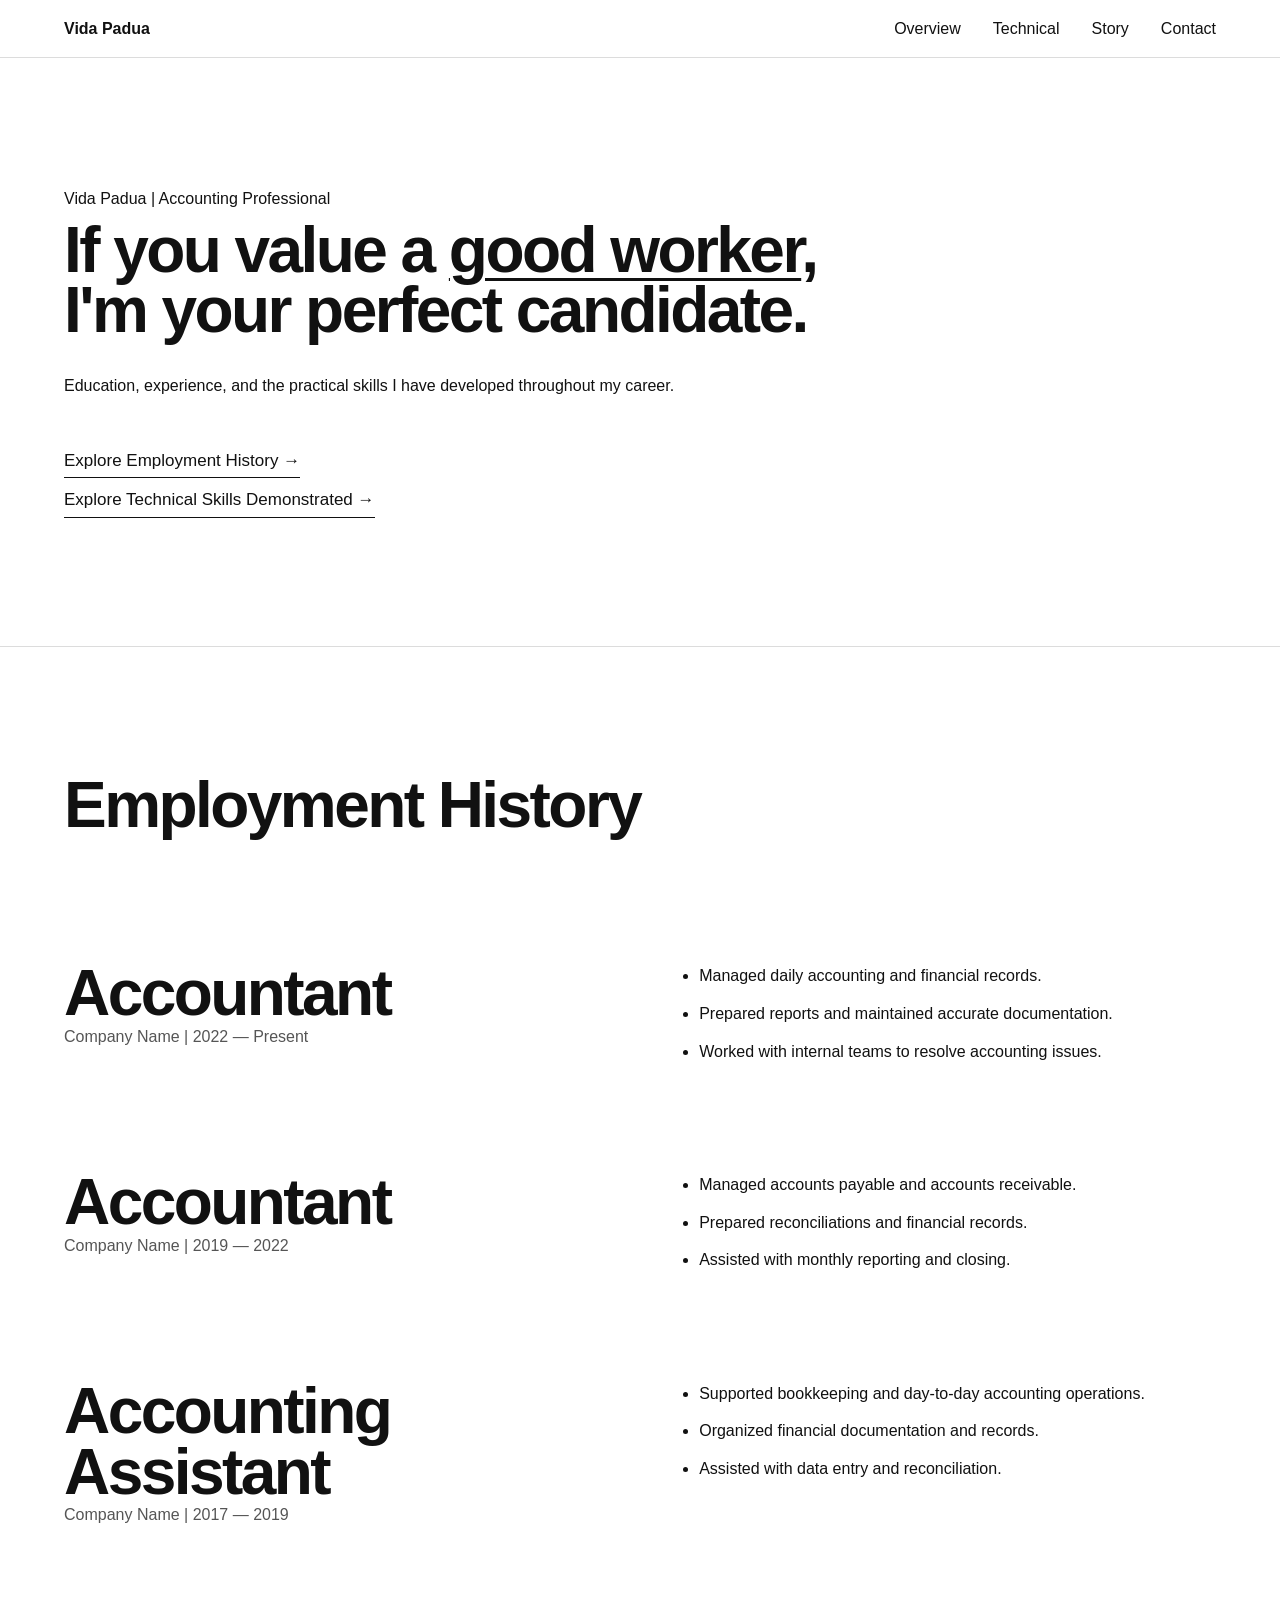
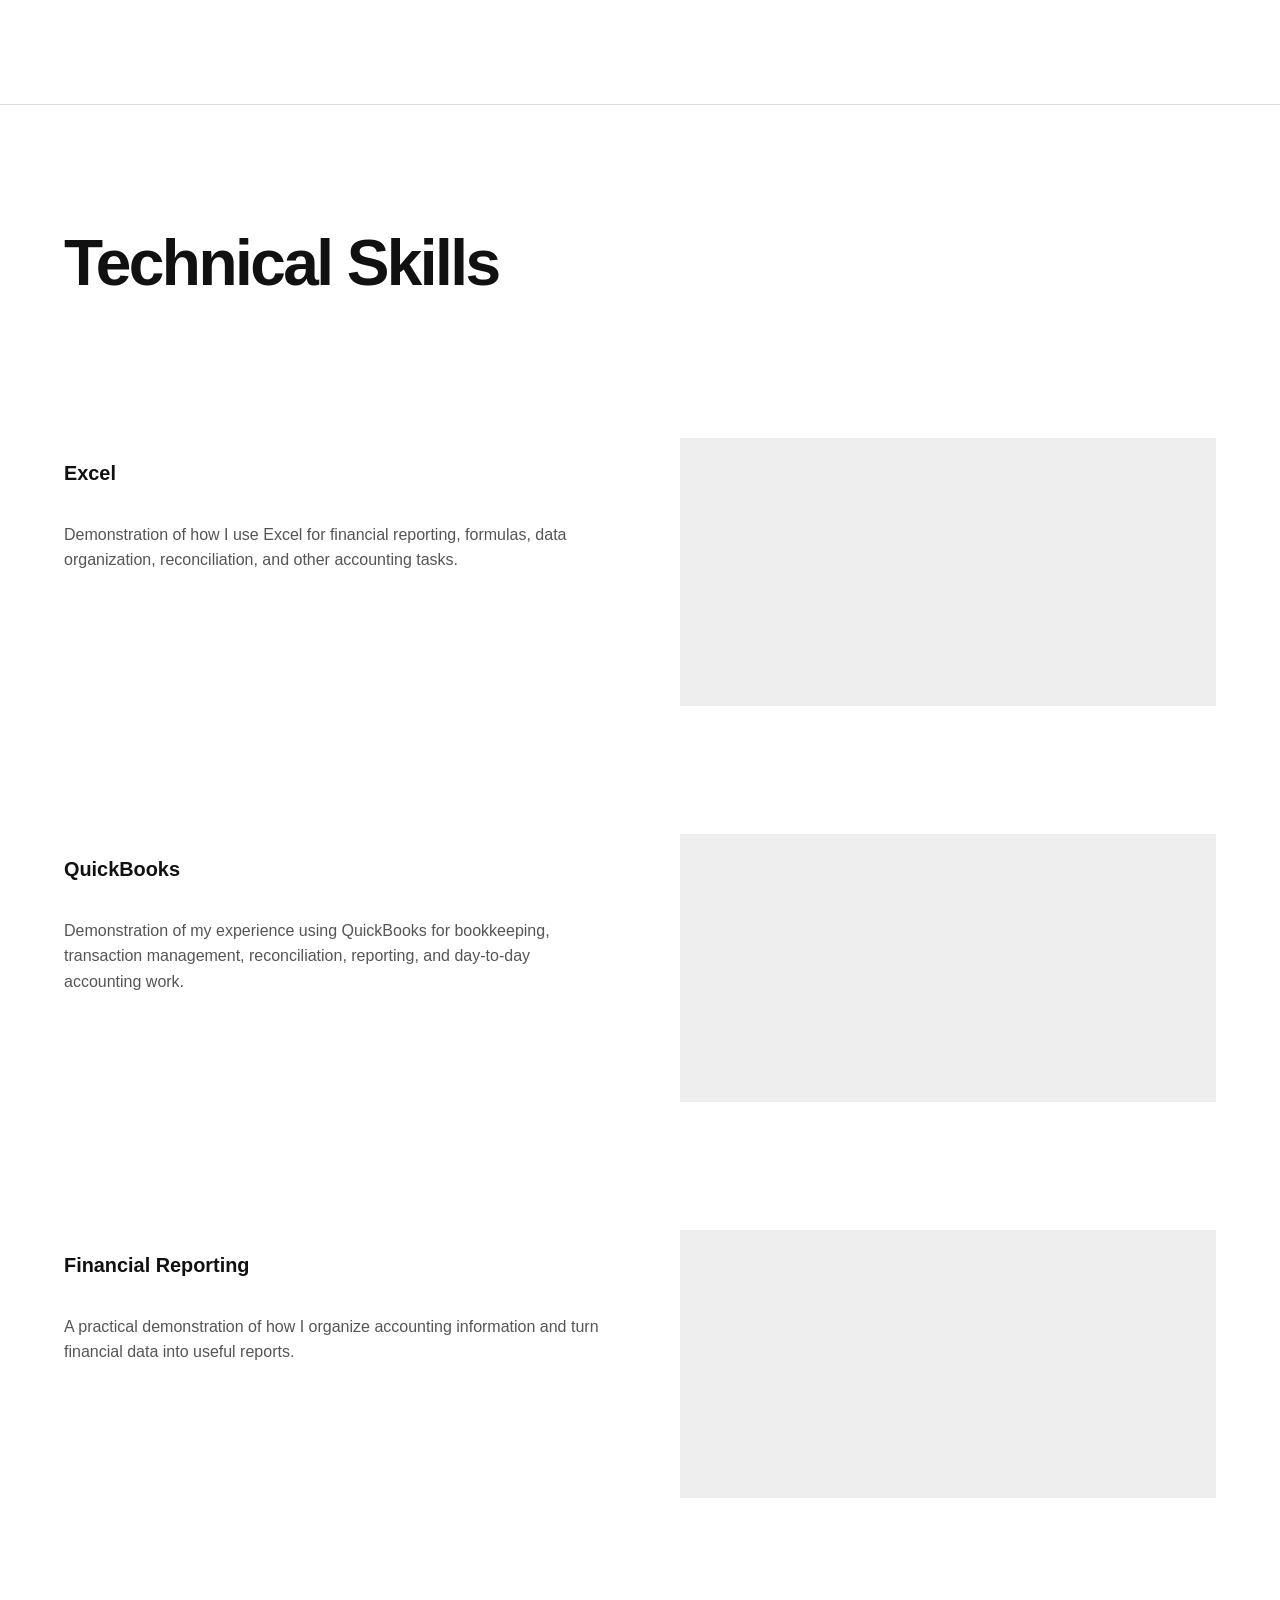
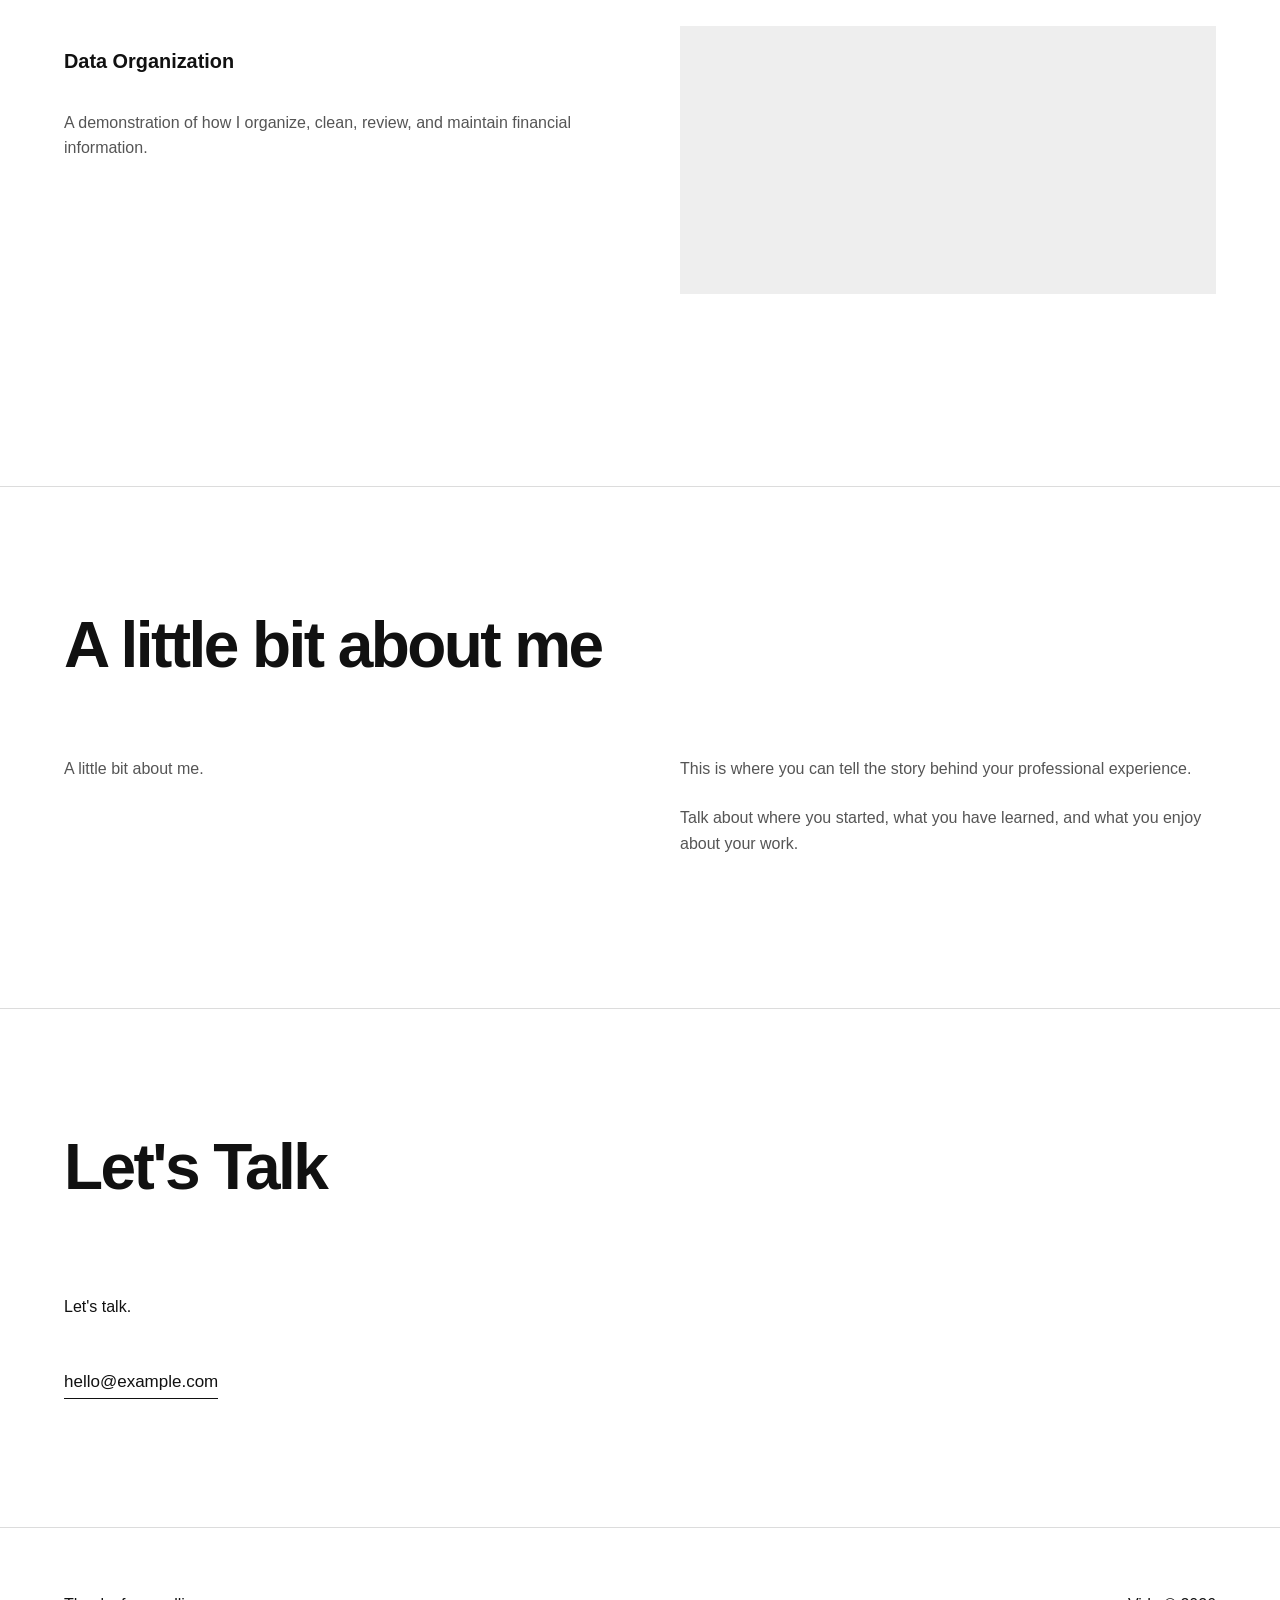
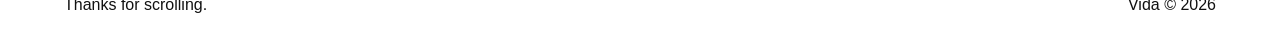
==== commit 78c0c129: "Update" ====
--- a/index.html
+++ b/index.html
@@ -10,33 +10,26 @@
         name="description"
         content="Portfolio and professional experience of Vida Padua."
     >
-
     <link rel="stylesheet" href="style.css">
 </head>
 
 <body>
 
-    <!-- Navigation -->
     <div id="navigation"></div>
-
-
     <main>
-
-        <!-- =========================================
-             OVERVIEW
-        ========================================== -->
-
         <section id="overview" class="overview section">
 
             <div class="overview-top">
-                <p>Vida Padua | Accounting Professional</p>
+                <p style= "padding-bottom: 8px;">
+                  Vida Padua | Accounting Professional
+                </p>
 
             </div>
 
             <div class="overview-main">
 
                 <h1>
-                    If you value a good worker,
+                    If you value a <span class="underline">good worker</span>, <br>
                     I'm your perfect candidate.
                 </h1>
 
@@ -62,15 +55,10 @@
 
         </section>
 
-
-        <!-- =========================================
-             EMPLOYMENT HISTORY
-        ========================================== -->
-
         <section id="employment" class="section">
 
             <div class="section-title">
-                <h2>Employment History</h2>
+                <h1>Employment History</h1>
             </div>
 
             <div class="employment-list">
@@ -79,7 +67,7 @@
 
                     <div class="employment-heading">
 
-                        <h3>Accountant</h3>
+                        <h1>Accountant</h1>
 
                         <p>
                             Company Name | 2022 — Present
@@ -108,7 +96,7 @@
 
                     <div class="employment-heading">
 
-                        <h3>Accountant</h3>
+                        <h1>Accountant</h1>
 
                         <p>
                             Company Name | 2019 — 2022
@@ -137,7 +125,7 @@
 
                     <div class="employment-heading">
 
-                        <h3>Accounting Assistant</h3>
+                        <h1>Accounting Assistant</h1>
 
                         <p>
                             Company Name | 2017 — 2019
@@ -166,14 +154,10 @@
         </section>
 
 
-        <!-- =========================================
-             TECHNICAL SKILLS
-        ========================================== -->
-
         <section id="technical-skills" class="section">
 
             <div class="section-title">
-                <h2>Technical Skills</h2>
+                <h1>Technical Skills</h1>
             </div>
 
             <div id="technical-skill-list">
@@ -184,22 +168,17 @@
 
         </section>
 
-
-        <!-- =========================================
-             STORY
-        ========================================== -->
-
         <section id="story" class="section">
 
             <div class="section-title">
-                <h2>Story</h2>
+                <h1>A little bit about me</h1>
             </div>
 
             <div class="story-grid">
 
-                <h3>
+                <p>
                     A little bit about me.
-                </h3>
+                </p>
 
                 <div>
                     <p>
@@ -218,21 +197,17 @@
         </section>
 
 
-        <!-- =========================================
-             CONTACT
-        ========================================== -->
-
         <section id="contact" class="section">
 
             <div class="section-title">
-                <h2>Contact</h2>
+                <h1>Let's Talk</h1>
             </div>
 
             <div class="contact-content">
 
-                <h3>
+                <p>
                     Let's talk.
-                </h3>
+                </p>
 
                 <a href="mailto:hello@example.com">
                     hello@example.com
@@ -245,10 +220,6 @@
     </main>
 
 
-    <!-- =========================================
-         END NOTE
-    ========================================== -->
-
     <footer class="end-note">
 
         <p>Thanks for scrolling.</p>
--- a/style.css
+++ b/style.css
@@ -62,45 +62,55 @@
 ========================================= */
 
 /*
-   ONLY TWO LEVELS:
-
-   1. BIG + BOLD
-   2. REGULAR
-
-   Anything that needs emphasis becomes
-   BIG + BOLD rather than creating another
-   font size.
+   THREE TEXT LEVELS
+
+   1. H1 = BIG + BOLD
+   2. H2 = NORMAL + BOLD
+   3. P  = NORMAL + REGULAR
 */
 
-h1,
-h2,
-h3 {
+
+/* BIG HEADING */
+
+h1 {
     margin: 0;
 
+    font-size: clamp(3rem, 5vw, 7rem);
+
     font-weight: 700;
 
+    line-height: 0.95;
+
     letter-spacing: -0.04em;
 }
 
-h1 {
-    font-size: clamp(3rem, 7vw, 7rem);
-    line-height: 0.95;
-}
+
+/* NORMAL BOLD HEADING */
 
 h2 {
-    font-size: clamp(2.5rem, 5vw, 5rem);
-    line-height: 0.95;
-}
-
-h3 {
-    font-size: clamp(2rem, 4vw, 4rem);
-    line-height: 1;
-}
+    margin: 0;
+
+    font-size: 1rem;
+
+    font-weight: 700;
+
+    line-height: 1.6;
+
+    letter-spacing: normal;
+}
+
+
+/* NORMAL REGULAR TEXT */
 
 p,
 li {
     font-size: 1rem;
+
+    font-weight: 400;
+
     line-height: 1.6;
+
+    letter-spacing: normal;
 }
 
 
@@ -293,7 +303,7 @@
 
 
 /* =========================================
-   MOBILE
+   MOBILE NAVIGATION
 ========================================= */
 
 @media (max-width: 768px) {
@@ -303,25 +313,54 @@
     }
 
     .nav-inner {
+        width: 100%;
+
+        padding-left: 1.25rem;
+        padding-right: 1.25rem;
+
+        gap: 1rem;
+    }
+
+    .nav-name {
+        font-size: 1rem;
+
+        flex-shrink: 0;
+    }
+
+    .nav-links {
+        display: flex;
+
+        align-items: center;
+
+        gap: 1rem;
+
+        overflow-x: auto;
+
+        white-space: nowrap;
+
+        /*
+           Hide scrollbar while keeping
+           horizontal scrolling available.
+        */
+        scrollbar-width: none;
+    }
+
+    .nav-links::-webkit-scrollbar {
+        display: none;
+    }
+
+    .nav-links a {
+        font-size: 1rem;
+
+        flex-shrink: 0;
+    }
+
+    body {
         padding:
-            0
-            var(--page-padding);
-    }
-
-    .nav-name {
-        font-size: 0.9rem;
-    }
-
-    .nav-links {
-        gap: 1rem;
-    }
-
-    .nav-links a {
-        font-size: 0.75rem;
-    }
-
-    body {
-        padding-top: 52px;
+            52px  /* top */
+            20px  /* right */
+            52px  /* bottom */
+            20px; /* left */
     }
 
     section {
@@ -689,4 +728,11 @@
         gap: 1rem;
     }
 
+}
+
+.underline {
+    text-decoration-line: underline;
+    text-decoration-thickness: 3px;
+    text-decoration-color: #111111;
+    text-underline-offset: 0.1em;
 }
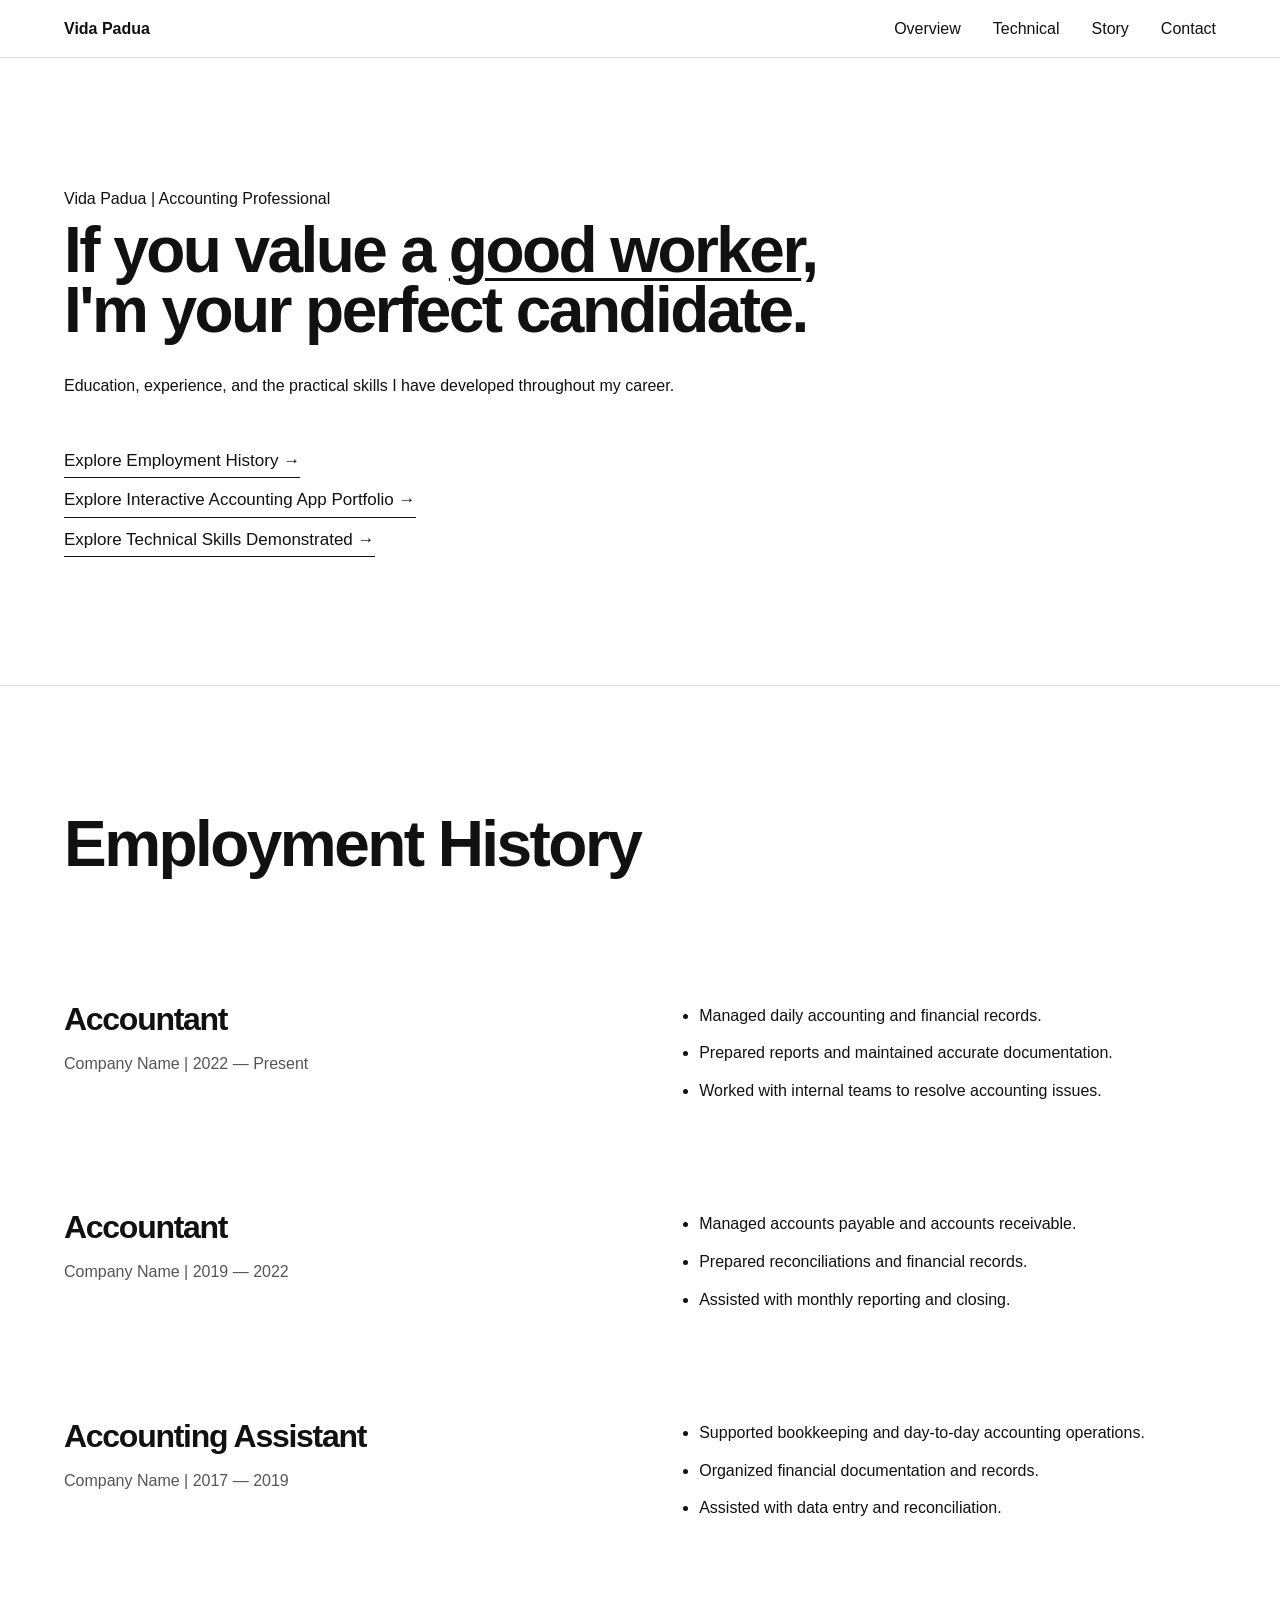
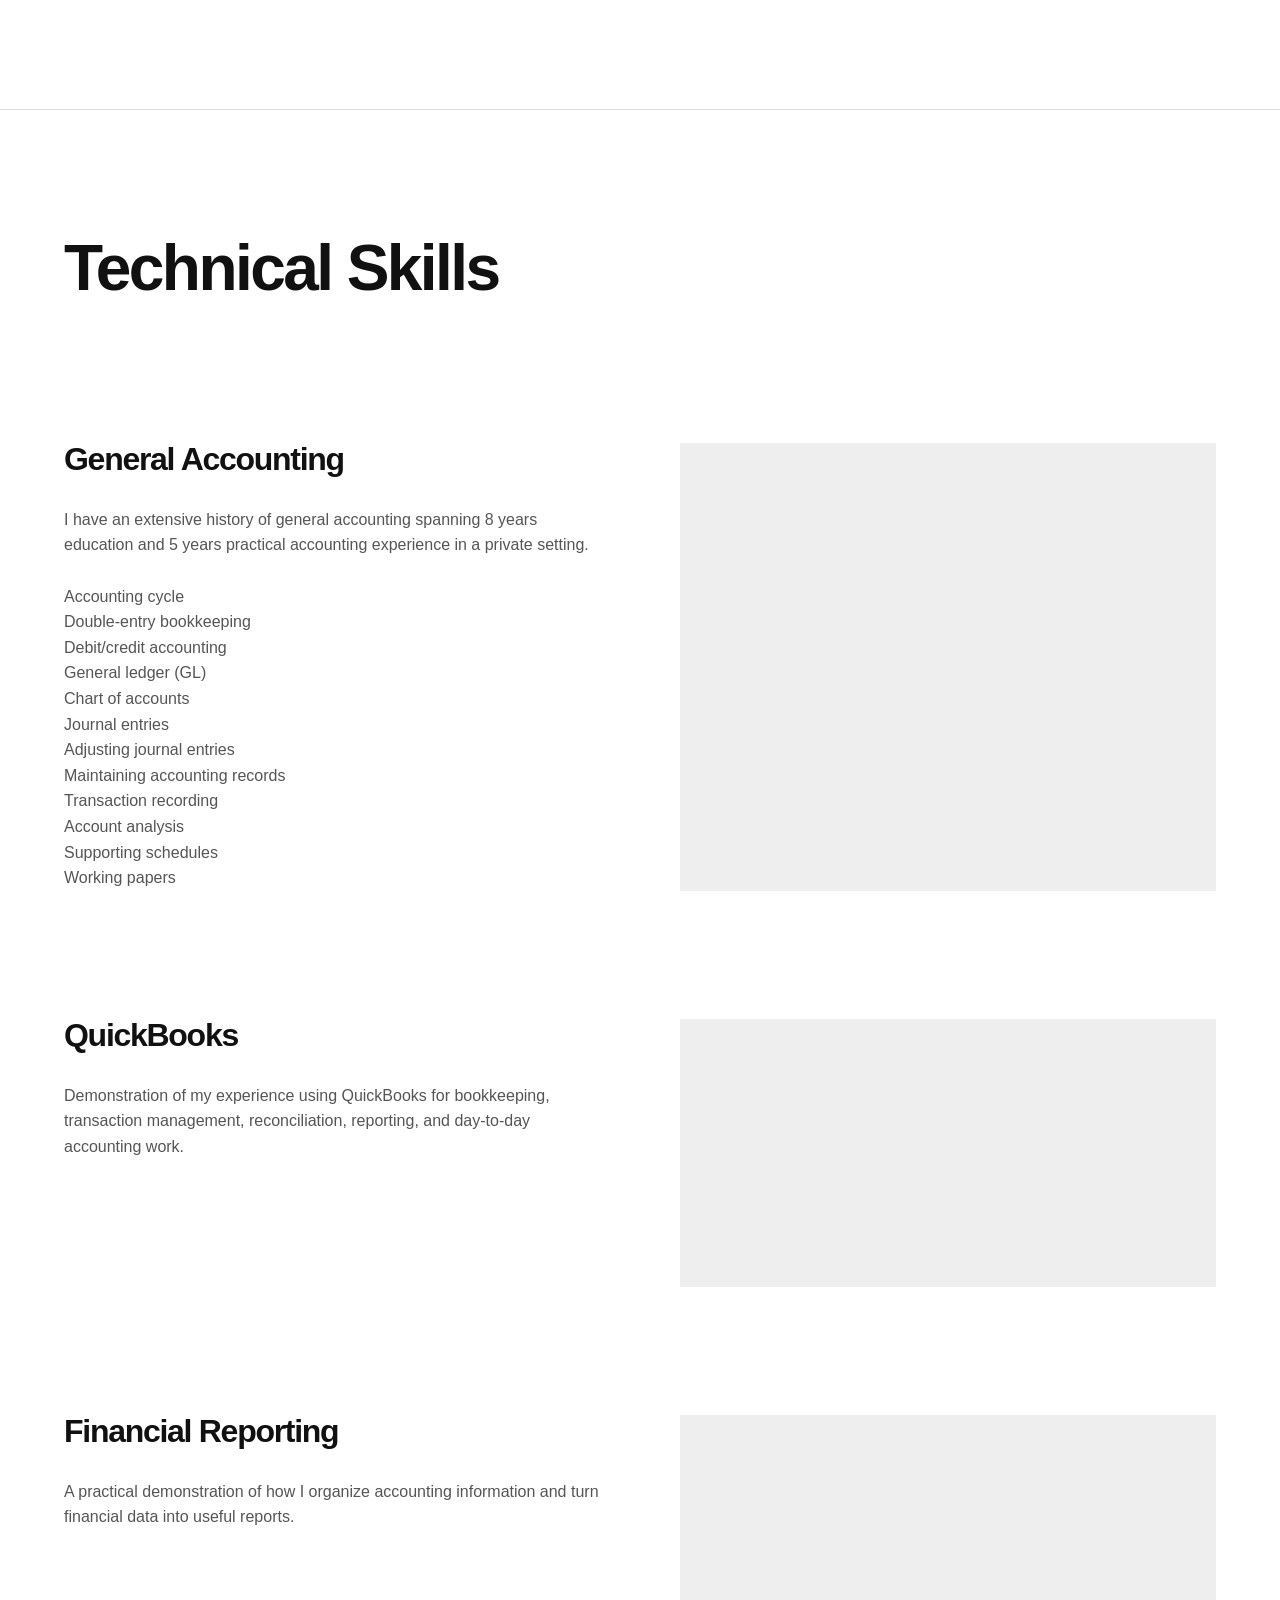
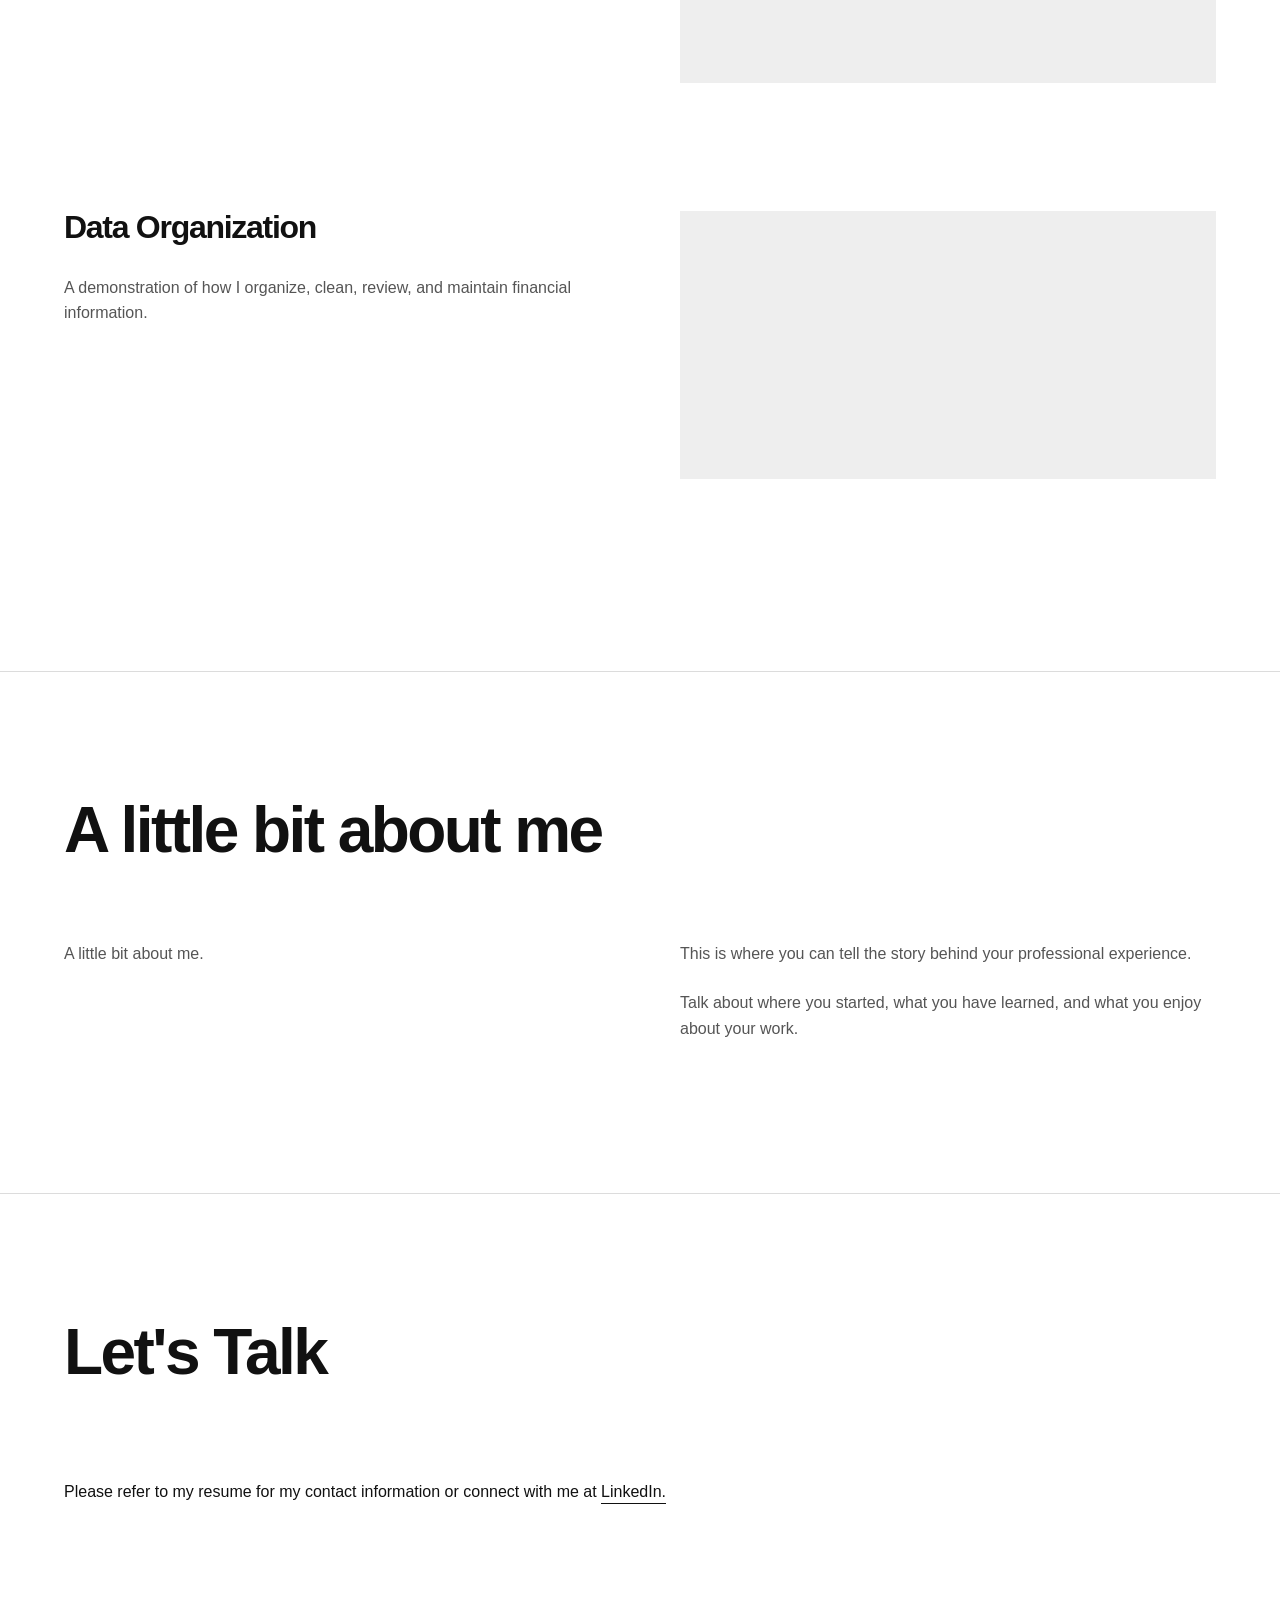
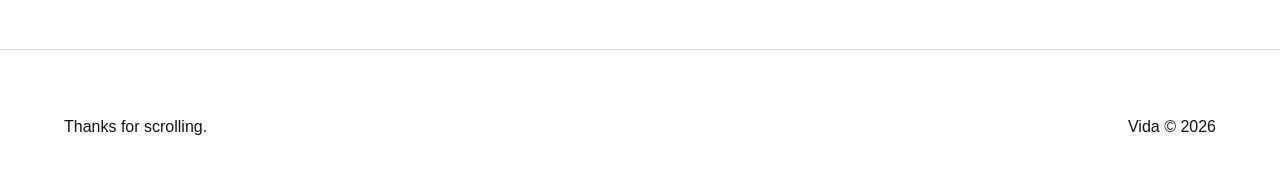
==== commit 2e31726f: "from PC" ====
--- a/index.html
+++ b/index.html
@@ -17,6 +17,7 @@
 
     <div id="navigation"></div>
     <main>
+
         <section id="overview" class="overview section">
 
             <div class="overview-top">
@@ -45,9 +46,15 @@
                         Explore Employment History →
                     </a>
 
+                    <a href="http://localhost:8501" target="_blank">
+                        Explore Interactive Accounting App Portfolio →
+                    </a>
+
                     <a href="#technical-skills">
                         Explore Technical Skills Demonstrated →
                     </a>
+
+
 
                 </div>
 
@@ -57,102 +64,13 @@
 
         <section id="employment" class="section">
 
-            <div class="section-title">
-                <h1>Employment History</h1>
-            </div>
+    <div class="section-title">
+        <h1>Employment History</h1>
+    </div>
 
-            <div class="employment-list">
+    <div id="employment-list" class="employment-list"></div>
 
-                <article class="employment">
-
-                    <div class="employment-heading">
-
-                        <h1>Accountant</h1>
-
-                        <p>
-                            Company Name | 2022 — Present
-                        </p>
-
-                    </div>
-
-                    <ul>
-                        <li>
-                            Managed daily accounting and financial records.
-                        </li>
-
-                        <li>
-                            Prepared reports and maintained accurate documentation.
-                        </li>
-
-                        <li>
-                            Worked with internal teams to resolve accounting issues.
-                        </li>
-                    </ul>
-
-                </article>
-
-
-                <article class="employment">
-
-                    <div class="employment-heading">
-
-                        <h1>Accountant</h1>
-
-                        <p>
-                            Company Name | 2019 — 2022
-                        </p>
-
-                    </div>
-
-                    <ul>
-                        <li>
-                            Managed accounts payable and accounts receivable.
-                        </li>
-
-                        <li>
-                            Prepared reconciliations and financial records.
-                        </li>
-
-                        <li>
-                            Assisted with monthly reporting and closing.
-                        </li>
-                    </ul>
-
-                </article>
-
-
-                <article class="employment">
-
-                    <div class="employment-heading">
-
-                        <h1>Accounting Assistant</h1>
-
-                        <p>
-                            Company Name | 2017 — 2019
-                        </p>
-
-                    </div>
-
-                    <ul>
-                        <li>
-                            Supported bookkeeping and day-to-day accounting operations.
-                        </li>
-
-                        <li>
-                            Organized financial documentation and records.
-                        </li>
-
-                        <li>
-                            Assisted with data entry and reconciliation.
-                        </li>
-                    </ul>
-
-                </article>
-
-            </div>
-
-        </section>
-
+</section>
 
         <section id="technical-skills" class="section">
 
@@ -196,7 +114,6 @@
 
         </section>
 
-
         <section id="contact" class="section">
 
             <div class="section-title">
@@ -206,12 +123,12 @@
             <div class="contact-content">
 
                 <p>
-                    Let's talk.
+                    Please refer to my resume for my contact information or connect with me at
+                    <a href="https://www.linkedin.com/in/vidapa/" target="_blank" rel="noopener noreferrer">
+                    LinkedIn.
+                    </a>
                 </p>
 
-                <a href="mailto:hello@example.com">
-                    hello@example.com
-                </a>
 
             </div>
 
@@ -223,7 +140,6 @@
     <footer class="end-note">
 
         <p>Thanks for scrolling.</p>
-
         <p>Vida © 2026</p>
 
     </footer>
--- a/style.css
+++ b/style.css
@@ -3,7 +3,6 @@
 ========================================= */
 
 :root {
-
     --background: #ffffff;
     --text: #111111;
     --muted: #555555;
@@ -35,12 +34,12 @@
 
 body {
     margin: 0;
+    padding-top: 58px;
 
     background: var(--background);
     color: var(--text);
 
     font-family: var(--font);
-
     font-size: 17px;
     line-height: 1.6;
 }
@@ -62,11 +61,10 @@
 ========================================= */
 
 /*
-   THREE TEXT LEVELS
-
-   1. H1 = BIG + BOLD
-   2. H2 = NORMAL + BOLD
-   3. P  = NORMAL + REGULAR
+   H1 = BIG + BOLD
+   H2 = NORMAL + BOLD
+   H3 = MEDIUM + BOLD
+   P  = NORMAL + REGULAR
 */
 
 
@@ -76,26 +74,33 @@
     margin: 0;
 
     font-size: clamp(3rem, 5vw, 7rem);
-
     font-weight: 700;
-
     line-height: 0.95;
-
     letter-spacing: -0.04em;
 }
 
 
+/* MEDIUM HEADING
+   Approximately half the size of H1 */
+
+h3 {
+    margin: 0;
+
+    font-size: clamp(1.75rem, 2.5vw, 3.5rem);
+    font-weight: 700;
+    line-height: 1;
+    letter-spacing: -0.04em;
+}
+
+
 /* NORMAL BOLD HEADING */
 
 h2 {
     margin: 0;
 
     font-size: 1rem;
-
     font-weight: 700;
-
     line-height: 1.6;
-
     letter-spacing: normal;
 }
 
@@ -105,11 +110,8 @@
 p,
 li {
     font-size: 1rem;
-
     font-weight: 400;
-
     line-height: 1.6;
-
     letter-spacing: normal;
 }
 
@@ -123,7 +125,6 @@
 
     top: 0;
     left: 0;
-
     z-index: 1000;
 
     width: 100%;
@@ -136,12 +137,8 @@
     backdrop-filter: blur(8px);
 }
 
-
-/* Navigation content */
-
 .nav-inner {
     display: flex;
-
     align-items: center;
     justify-content: space-between;
 
@@ -151,15 +148,10 @@
     max-width: var(--max-width);
 
     margin: 0 auto;
-
     padding: 0 var(--page-padding);
 }
 
-
-/* Your name */
-
 .nav-name {
-    font-family: inherit;
     font-size: 1rem;
     font-weight: 700;
     line-height: 1.6;
@@ -167,36 +159,22 @@
     white-space: nowrap;
 }
 
-
-/* Navigation links */
-
 .nav-links {
     display: flex;
-
     align-items: center;
 
     gap: 2rem;
 }
 
-
-/* Navigation links use the same typography
-   as regular body text */
-
 .nav-links a {
-    font-family: inherit;
     font-size: 1rem;
     font-weight: 400;
     line-height: 1.6;
 
-    letter-spacing: normal;
-
     white-space: nowrap;
 
     transition: opacity 0.2s ease;
 }
-
-
-/* Hover */
 
 .nav-links a:hover {
     opacity: 0.5;
@@ -207,182 +185,21 @@
    PAGE OFFSET
 ========================================= */
 
-body {
-    padding-top: 58px;
-}
-
-
-/* Prevent fixed navigation from covering
-   section headings */
-
 section {
     scroll-margin-top: 78px;
 }
 
-/* Navigation content */
-
-.nav-inner {
-    display: flex;
-
-    align-items: center;
-    justify-content: space-between;
-
-    width: 100%;
-    height: 100%;
-
+
+/* =========================================
+   SECTIONS
+========================================= */
+
+main {
     max-width: var(--max-width);
-
     margin: 0 auto;
-
-    padding: 0 var(--page-padding);
-}
-
-
-/* Your name */
-
-.nav-name {
-    font-size: 1rem;
-    font-weight: 700;
-
-    white-space: nowrap;
-}
-
-
-/* Navigation links */
-
-.nav-links {
-    display: flex;
-
-    align-items: center;
-
-    gap: 2rem;
-}
-
-
-/* Individual links */
-
-.nav-links a {
-    font-size: 1rem;
-
-    white-space: nowrap;
-
-    transition:
-        opacity 0.2s ease;
-}
-
-
-/* Hover */
-
-.nav-links a:hover {
-    opacity: 0.5;
-}
-
-
-/* =========================================
-   PAGE OFFSET
-========================================= */
-
-/*
-   The navigation is fixed, so the page needs
-   space at the top.
-*/
-
-body {
-    padding-top: 58px;
-}
-
-
-/*
-   Prevent the fixed navigation from covering
-   section headings when clicking a nav link.
-*/
-
-section {
-    scroll-margin-top: 78px;
-}
-
-
-/* =========================================
-   MOBILE NAVIGATION
-========================================= */
-
-@media (max-width: 768px) {
-
-    .site-nav {
-        height: 52px;
-    }
-
-    .nav-inner {
-        width: 100%;
-
-        padding-left: 1.25rem;
-        padding-right: 1.25rem;
-
-        gap: 1rem;
-    }
-
-    .nav-name {
-        font-size: 1rem;
-
-        flex-shrink: 0;
-    }
-
-    .nav-links {
-        display: flex;
-
-        align-items: center;
-
-        gap: 1rem;
-
-        overflow-x: auto;
-
-        white-space: nowrap;
-
-        /*
-           Hide scrollbar while keeping
-           horizontal scrolling available.
-        */
-        scrollbar-width: none;
-    }
-
-    .nav-links::-webkit-scrollbar {
-        display: none;
-    }
-
-    .nav-links a {
-        font-size: 1rem;
-
-        flex-shrink: 0;
-    }
-
-    body {
-        padding:
-            52px  /* top */
-            20px  /* right */
-            52px  /* bottom */
-            20px; /* left */
-    }
-
-    section {
-        scroll-margin-top: 70px;
-    }
-
-}
-
-
-/* =========================================
-   SECTIONS
-========================================= */
-
-main {
-
-    max-width: var(--max-width);
-
-    margin: 0 auto;
 }
 
 .section {
-
     padding:
         var(--section-padding)
         var(--page-padding);
@@ -391,12 +208,10 @@
 }
 
 .section-title {
-
     margin-bottom: 5rem;
 }
 
 .section-title h2 {
-
     max-width: 900px;
 }
 
@@ -406,58 +221,46 @@
 ========================================= */
 
 .overview {
-
     display: flex;
     flex-direction: column;
-
     justify-content: space-between;
 }
 
 .overview-top {
-
     display: flex;
     justify-content: space-between;
 }
 
 .overview-top p {
-
     margin: 0;
 }
 
 .overview-main {
-
     max-width: 1100px;
 }
 
 .overview-main h1 {
-
     margin-bottom: 2rem;
 }
 
 .overview-main p {
-
     max-width: 700px;
-
     margin: 0 0 1.5rem;
 }
 
 .overview-links {
-
     display: flex;
     flex-direction: column;
-
     align-items: flex-start;
 
     gap: 0.5rem;
-
     margin-top: 3rem;
 }
 
 .overview-links a {
+    padding-bottom: 0.2rem;
 
     border-bottom: 1px solid var(--text);
-
-    padding-bottom: 0.2rem;
 }
 
 
@@ -466,7 +269,6 @@
 ========================================= */
 
 .employment {
-
     display: grid;
 
     grid-template-columns: 1fr 1fr;
@@ -474,42 +276,32 @@
     gap: 5rem;
 
     padding: 3rem 0;
-
-
-}
-
-
+}
 
 .employment-heading h3 {
-
     margin-bottom: 1rem;
 }
 
 .employment-heading p {
-
-    margin: 0;
-
+    margin: 0;
     color: var(--muted);
 }
 
 .employment ul {
-
-    margin: 0;
-
+    margin: 0;
     padding-left: 1.2rem;
 }
 
 .employment li {
-
     margin-bottom: 0.75rem;
 }
 
+
 /* =========================================
    TECHNICAL SKILLS
 ========================================= */
 
 .technical-skill {
-
     display: grid;
 
     grid-template-columns: 1fr 1fr;
@@ -517,19 +309,13 @@
     gap: 5rem;
 
     padding: 4rem 0;
-
-
-}
-
-
+}
 
 .technical-skill-info h3 {
-
     margin-bottom: 2rem;
 }
 
 .technical-skill-info p {
-
     max-width: 550px;
 
     margin: 0;
@@ -538,15 +324,12 @@
 }
 
 .technical-skill-media {
-
+    overflow: hidden;
     background: #eeeeee;
-
-    overflow: hidden;
 }
 
 .technical-skill-media video,
 .technical-skill-media img {
-
     width: 100%;
     height: auto;
 }
@@ -557,7 +340,6 @@
 ========================================= */
 
 .story-grid {
-
     display: grid;
 
     grid-template-columns: 1fr 1fr;
@@ -566,12 +348,10 @@
 }
 
 .story-grid h3 {
-
     max-width: 600px;
 }
 
 .story-grid p {
-
     max-width: 600px;
 
     margin-top: 0;
@@ -586,20 +366,17 @@
 ========================================= */
 
 .contact-content {
-
     display: flex;
     flex-direction: column;
-
     align-items: flex-start;
 
     gap: 2rem;
 }
 
 .contact-content a {
+    padding-bottom: 0.2rem;
 
     border-bottom: 1px solid var(--text);
-
-    padding-bottom: 0.2rem;
 }
 
 
@@ -608,24 +385,33 @@
 ========================================= */
 
 .end-note {
-
-    display: flex;
-
+    display: flex;
     justify-content: space-between;
+
+    max-width: var(--max-width);
+
+    margin: 0 auto;
 
     padding:
         4rem
         var(--page-padding)
         2rem;
-
-    max-width: var(--max-width);
-
-    margin: 0 auto;
 }
 
 .end-note p {
-
-    margin: 0;
+    margin: 0;
+}
+
+
+/* =========================================
+   UNDERLINE
+========================================= */
+
+.underline {
+    text-decoration-line: underline;
+    text-decoration-thickness: 3px;
+    text-decoration-color: var(--text);
+    text-underline-offset: 0.1em;
 }
 
 
@@ -643,35 +429,63 @@
 
     /* Navigation */
 
+    .site-nav {
+        height: 52px;
+    }
+
+    body {
+        padding-top: 52px;
+    }
+
     .nav-inner {
-
         min-height: 52px;
 
+        padding-left: 1.25rem;
+        padding-right: 1.25rem;
+
         gap: 1rem;
     }
 
+    .nav-name {
+        flex-shrink: 0;
+        font-size: 1rem;
+    }
+
     .nav-links {
-
         gap: 1rem;
+
+        overflow-x: auto;
+
+        white-space: nowrap;
+
+        scrollbar-width: none;
+    }
+
+    .nav-links::-webkit-scrollbar {
+        display: none;
     }
 
     .nav-links a {
-
+        flex-shrink: 0;
         font-size: 0.85rem;
     }
 
 
+    /* Page offset */
+
+    section {
+        scroll-margin-top: 70px;
+    }
+
+
     /* Overview */
 
     .overview {
-
         min-height: auto;
-
         gap: 6rem;
     }
 
     .overview-main h1 {
-
         font-size: clamp(3rem, 13vw, 5rem);
     }
 
@@ -679,14 +493,11 @@
     /* Employment */
 
     .employment {
-
         display: block;
-
         padding: 3rem 0;
     }
 
     .employment-heading {
-
         margin-bottom: 2rem;
     }
 
@@ -694,14 +505,11 @@
     /* Technical Skills */
 
     .technical-skill {
-
         display: block;
-
         padding: 3rem 0;
     }
 
     .technical-skill-info {
-
         margin-bottom: 2.5rem;
     }
 
@@ -709,12 +517,10 @@
     /* Story */
 
     .story-grid {
-
         display: block;
     }
 
     .story-grid h3 {
-
         margin-bottom: 3rem;
     }
 
@@ -722,17 +528,7 @@
     /* Footer */
 
     .end-note {
-
         flex-direction: column;
-
         gap: 1rem;
     }
-
-}
-
-.underline {
-    text-decoration-line: underline;
-    text-decoration-thickness: 3px;
-    text-decoration-color: #111111;
-    text-underline-offset: 0.1em;
 }
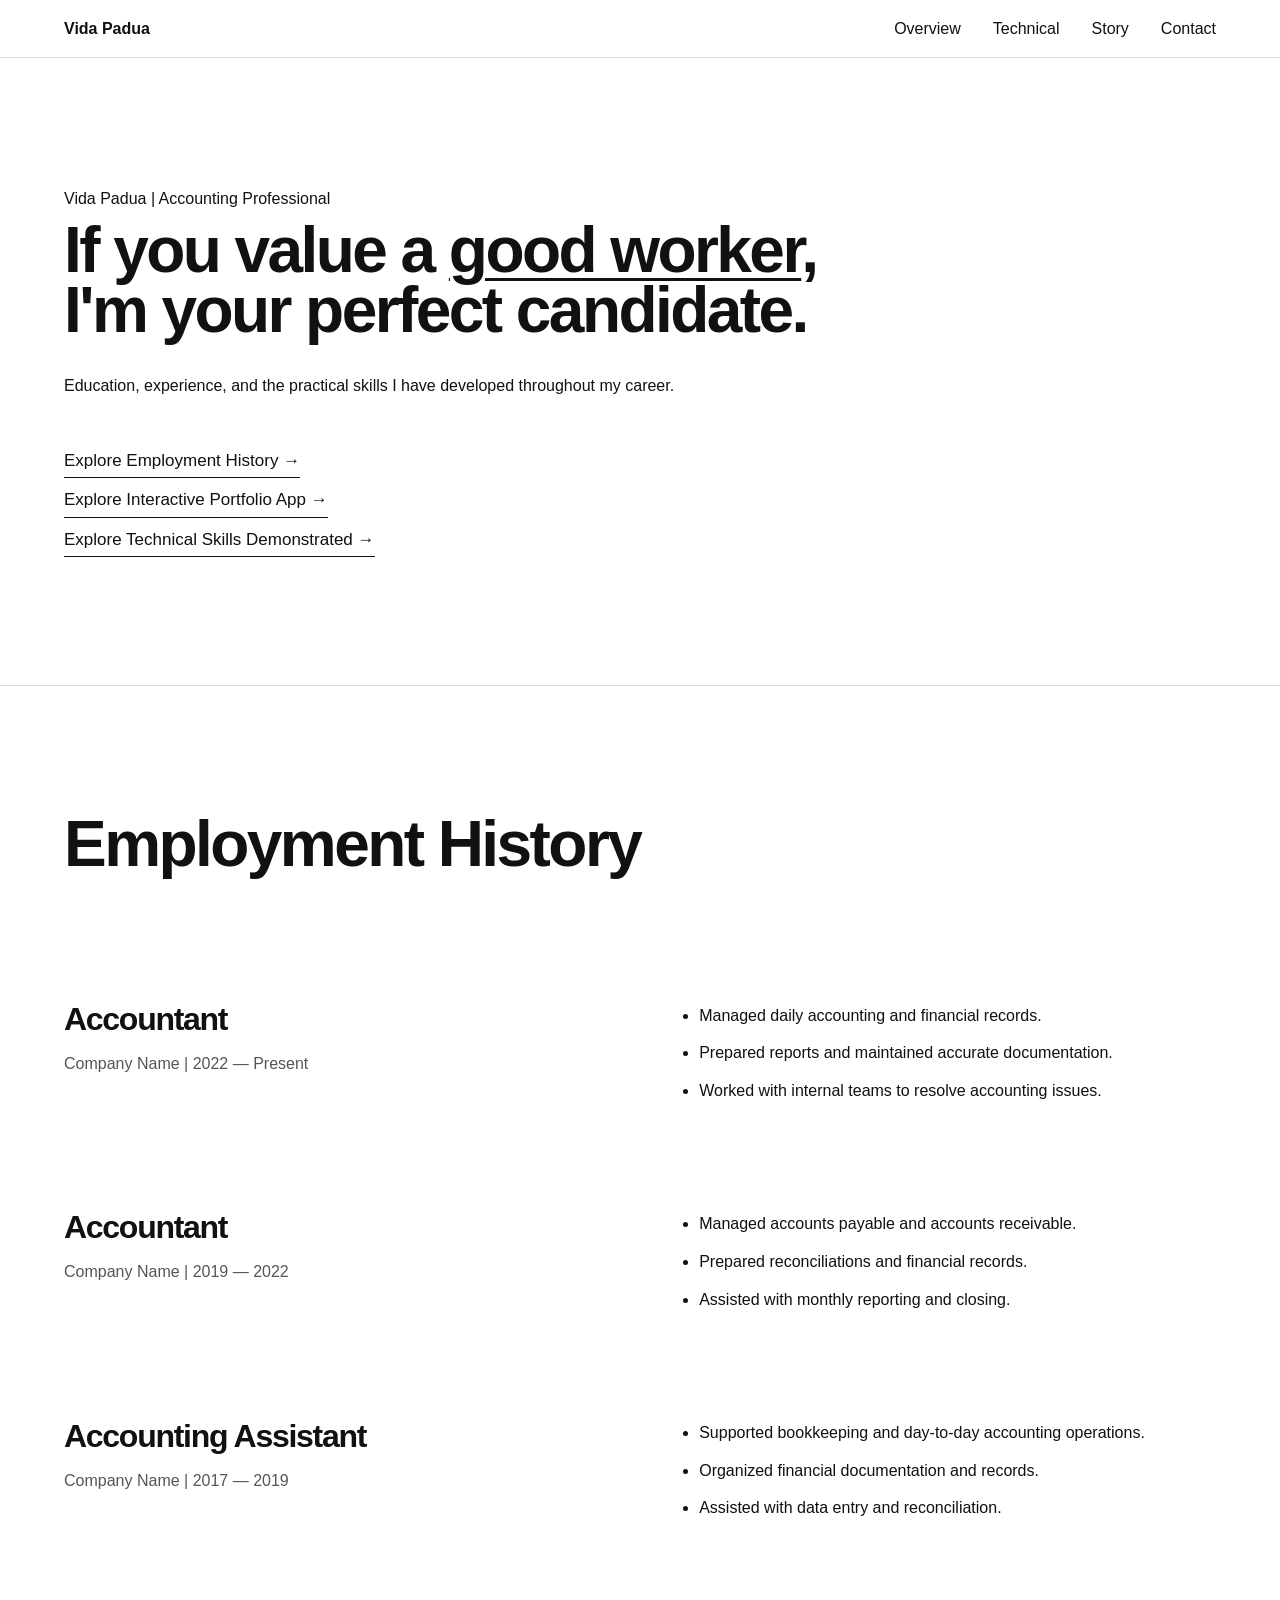
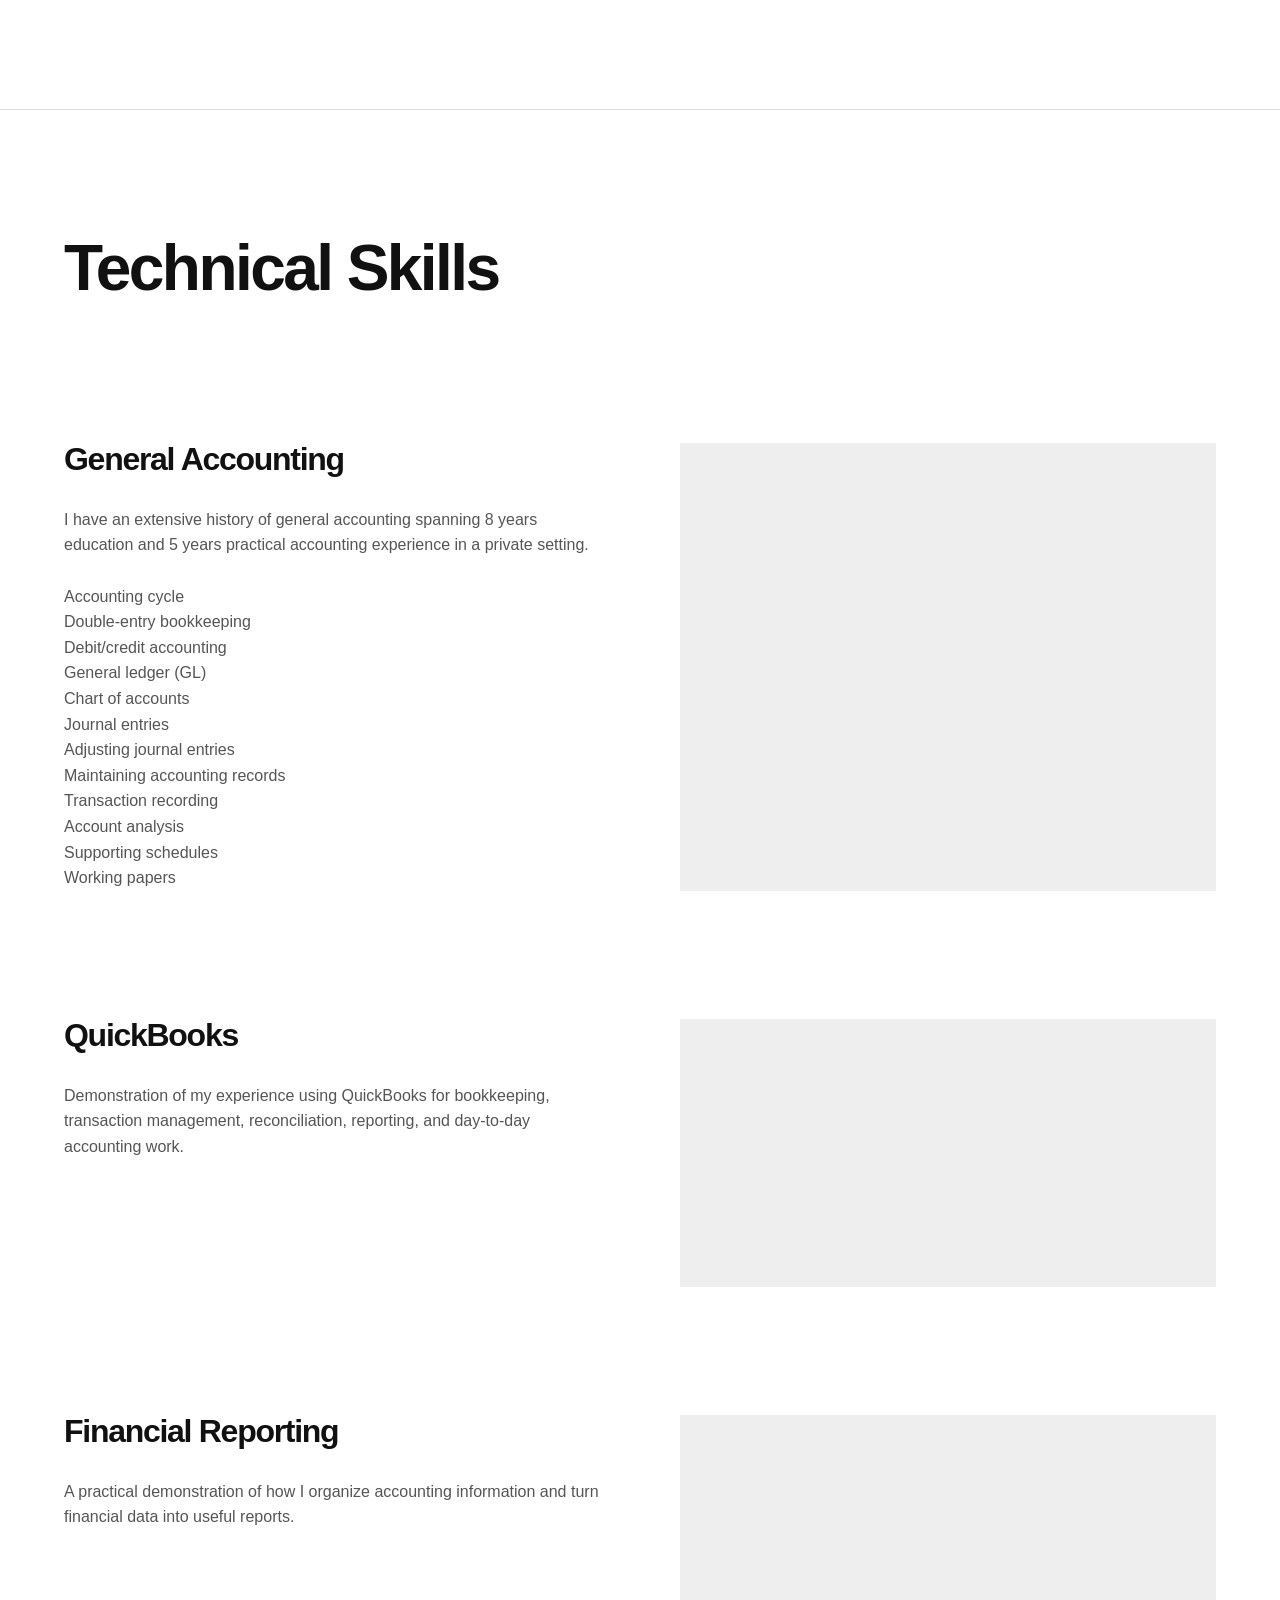
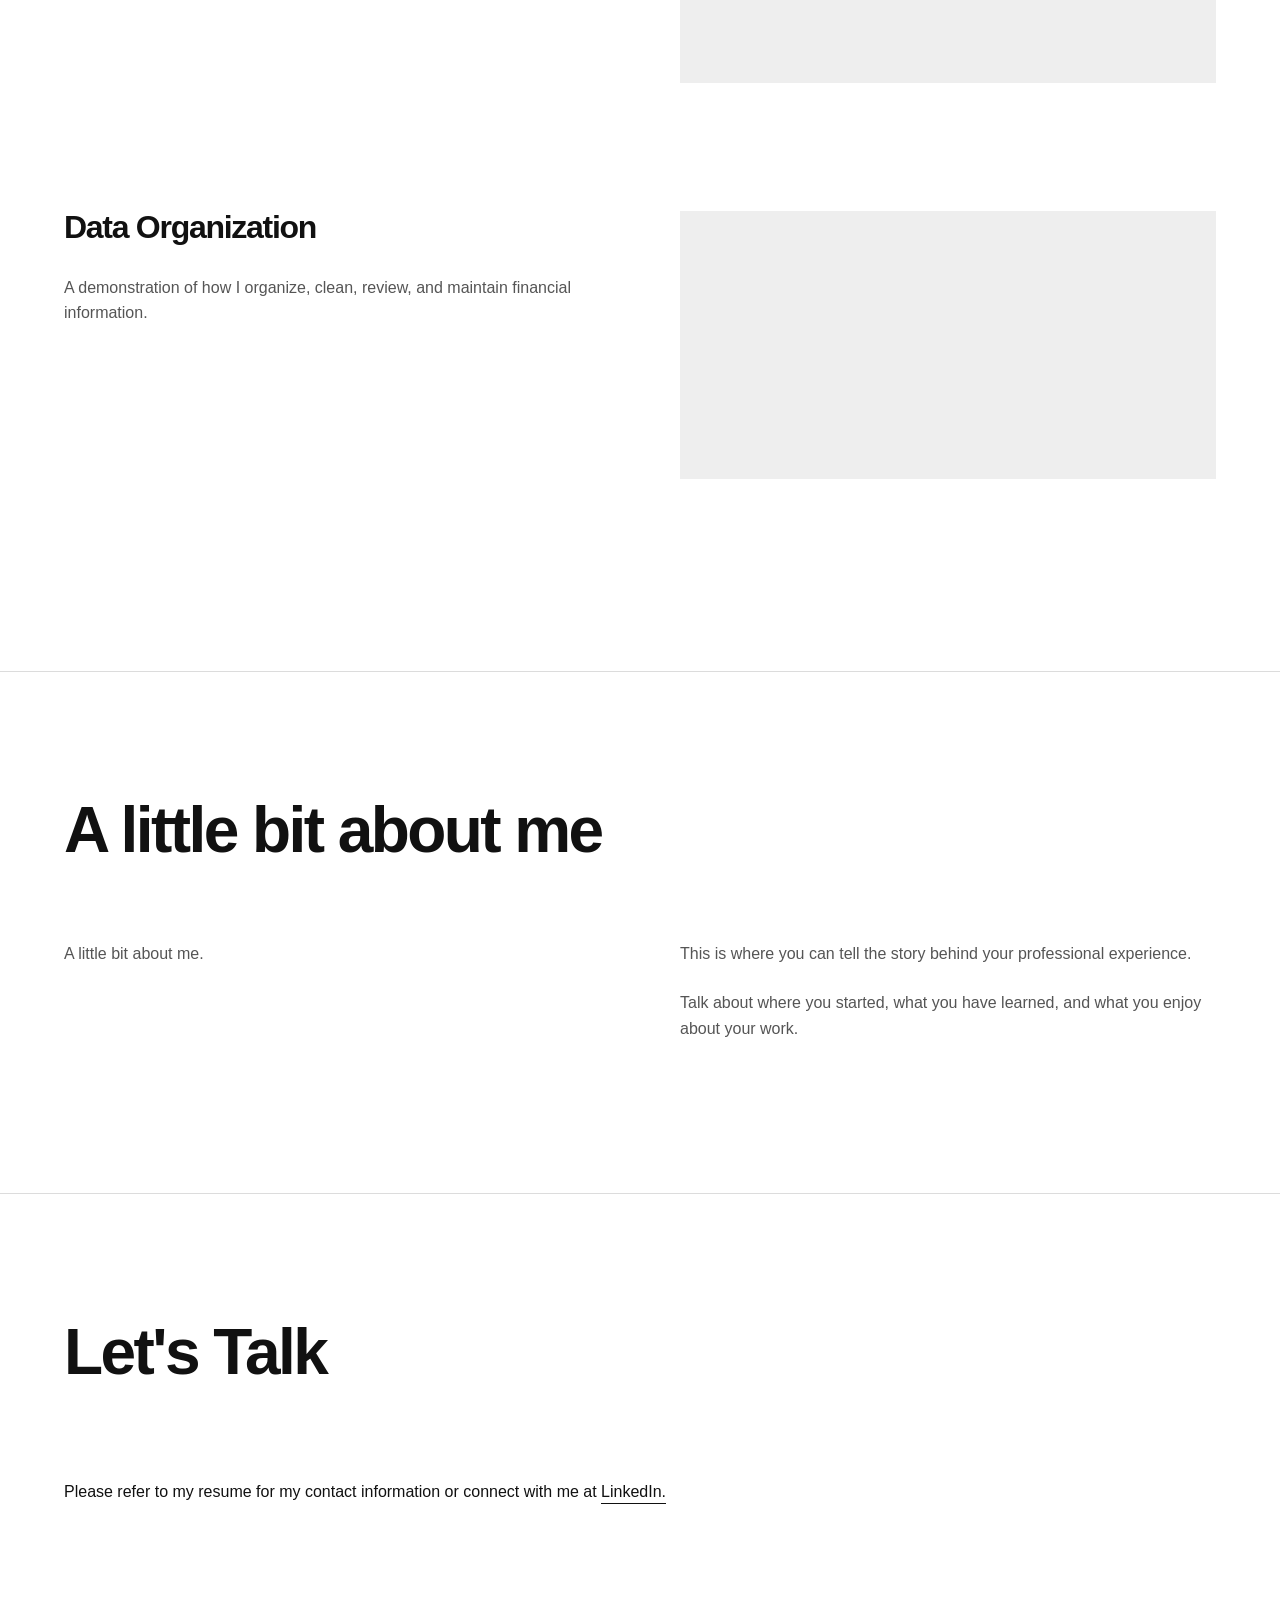
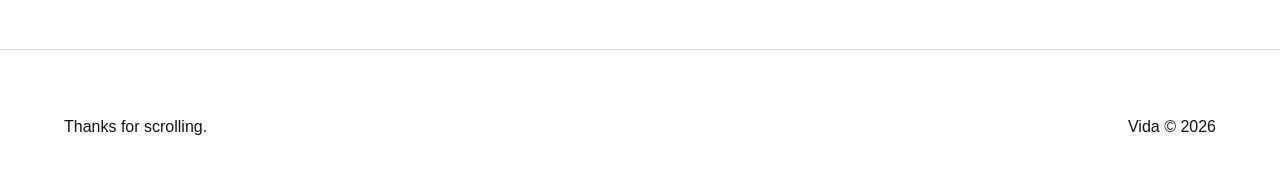
==== commit 816e270c: "from PC" ====
--- a/index.html
+++ b/index.html
@@ -5,7 +5,6 @@
     <meta name="viewport" content="width=device-width, initial-scale=1.0">
 
     <title>Vida Padua — Accounting Professional</title>
-
     <meta
         name="description"
         content="Portfolio and professional experience of Vida Padua."
@@ -46,8 +45,8 @@
                         Explore Employment History →
                     </a>
 
-                    <a href="http://localhost:8501" target="_blank">
-                        Explore Interactive Accounting App Portfolio →
+                    <a href="https://vidapaduaappio-7un59gc3kectf7ysyudwq8.streamlit.app" target="_blank" rel="noopener noreferrer">
+                        Explore Interactive Portfolio App →
                     </a>
 
                     <a href="#technical-skills">
--- a/style.css
+++ b/style.css
@@ -223,7 +223,6 @@
 .overview {
     display: flex;
     flex-direction: column;
-    justify-content: space-between;
 }
 
 .overview-top {
@@ -482,7 +481,6 @@
 
     .overview {
         min-height: auto;
-        gap: 6rem;
     }
 
     .overview-main h1 {
@@ -494,7 +492,7 @@
 
     .employment {
         display: block;
-        padding: 3rem 0;
+        padding: 2rem 0;
     }
 
     .employment-heading {
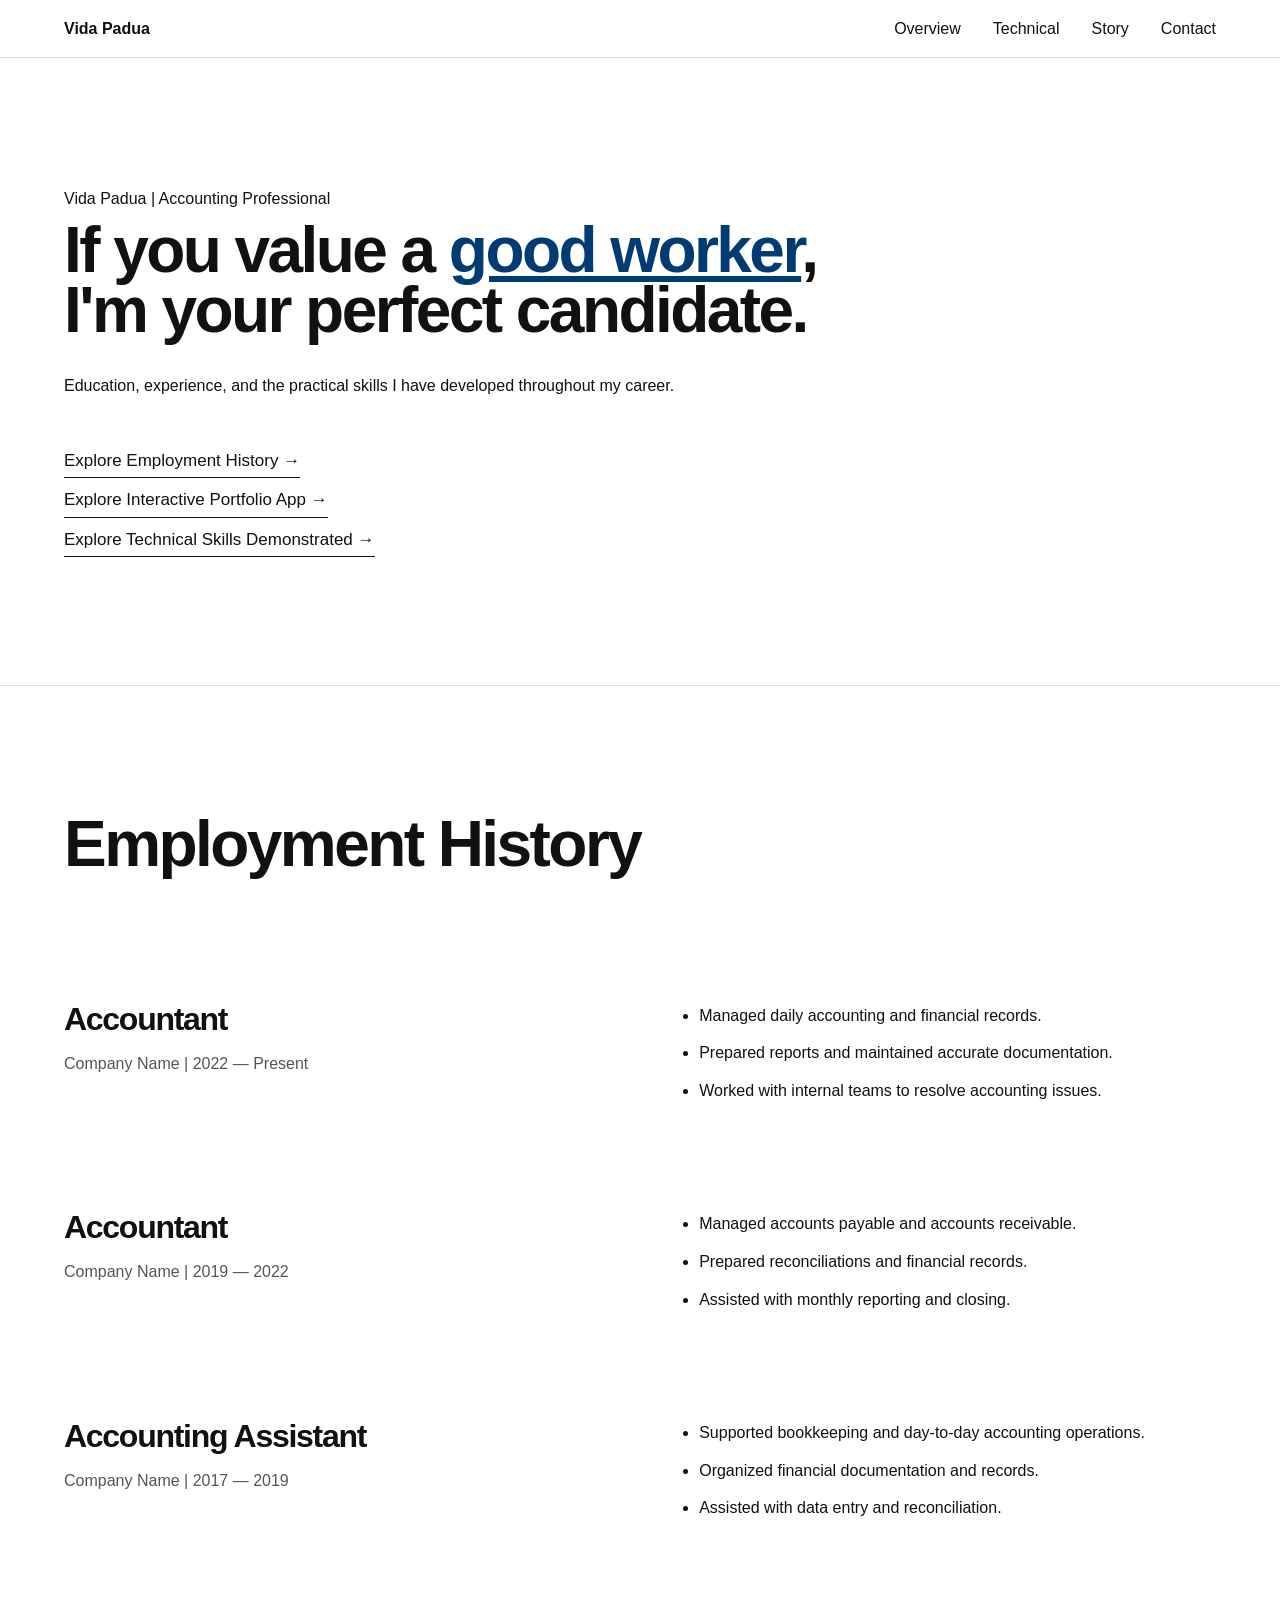
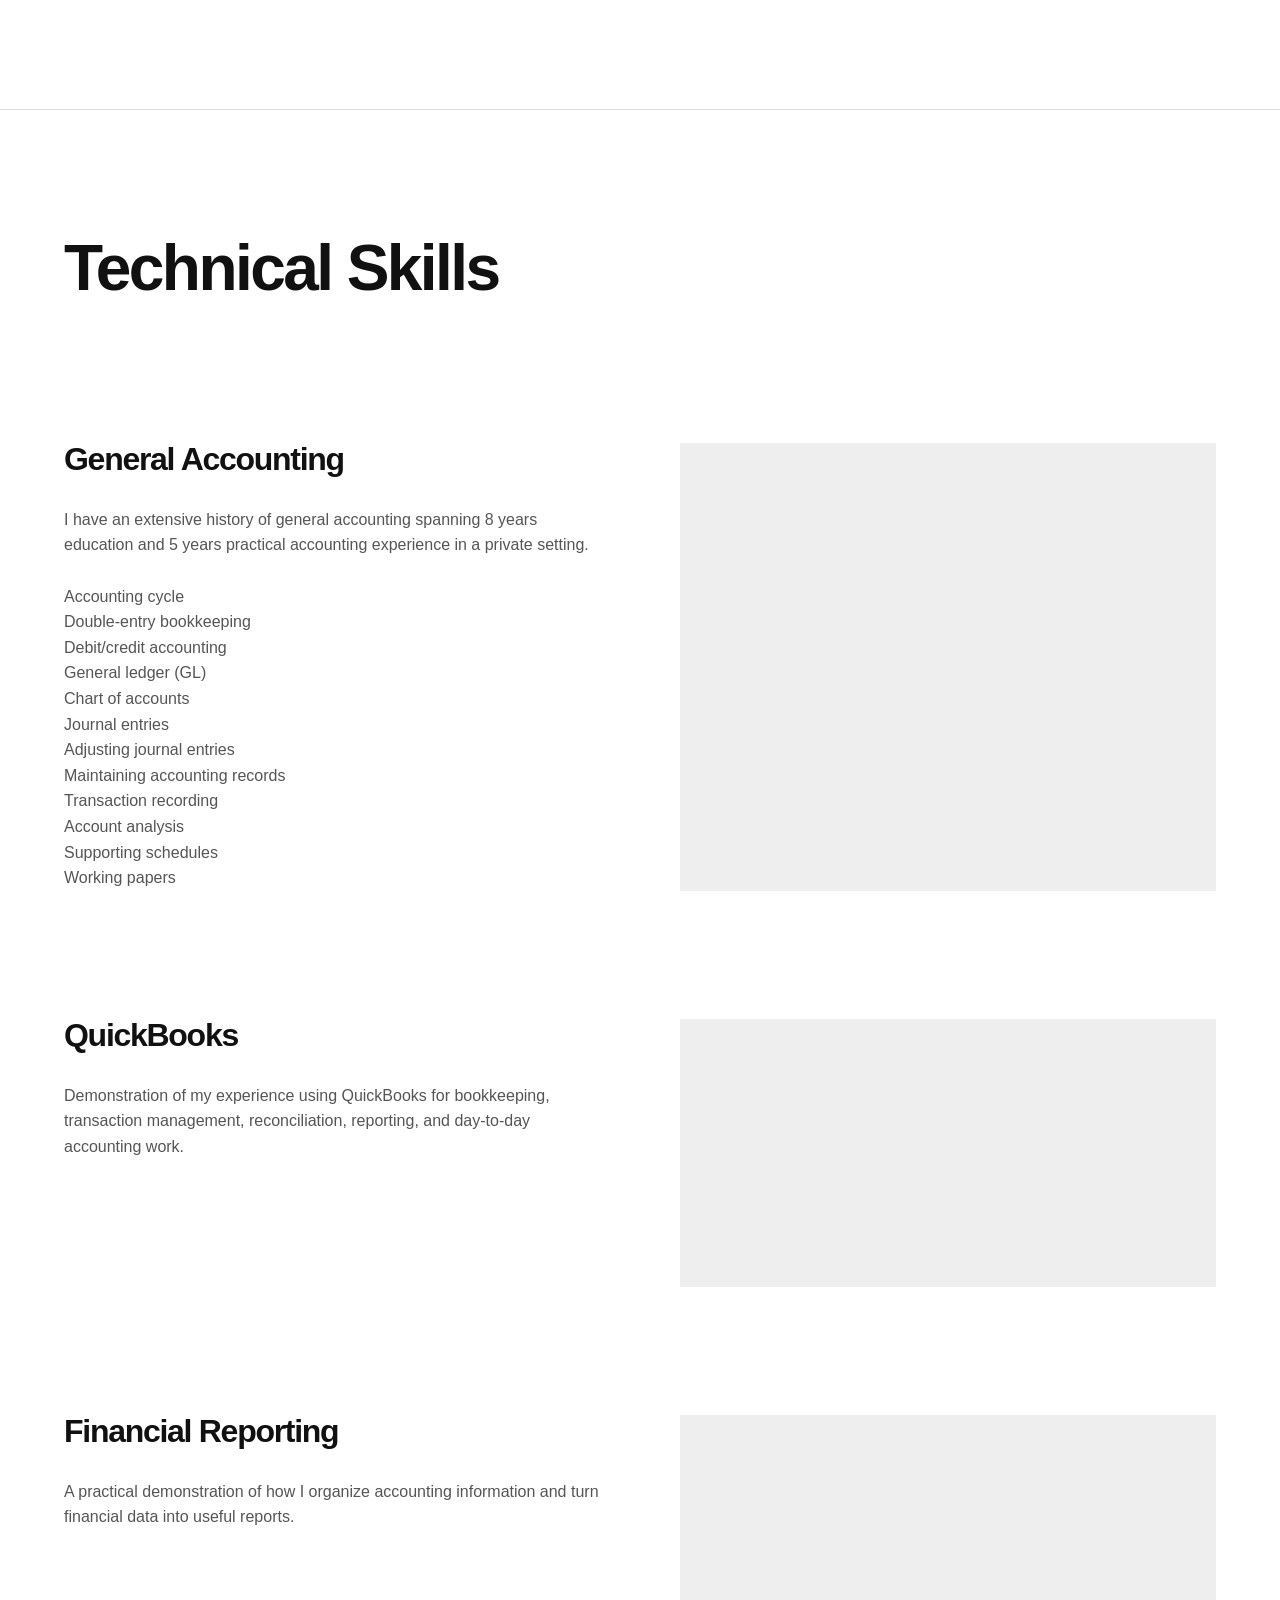
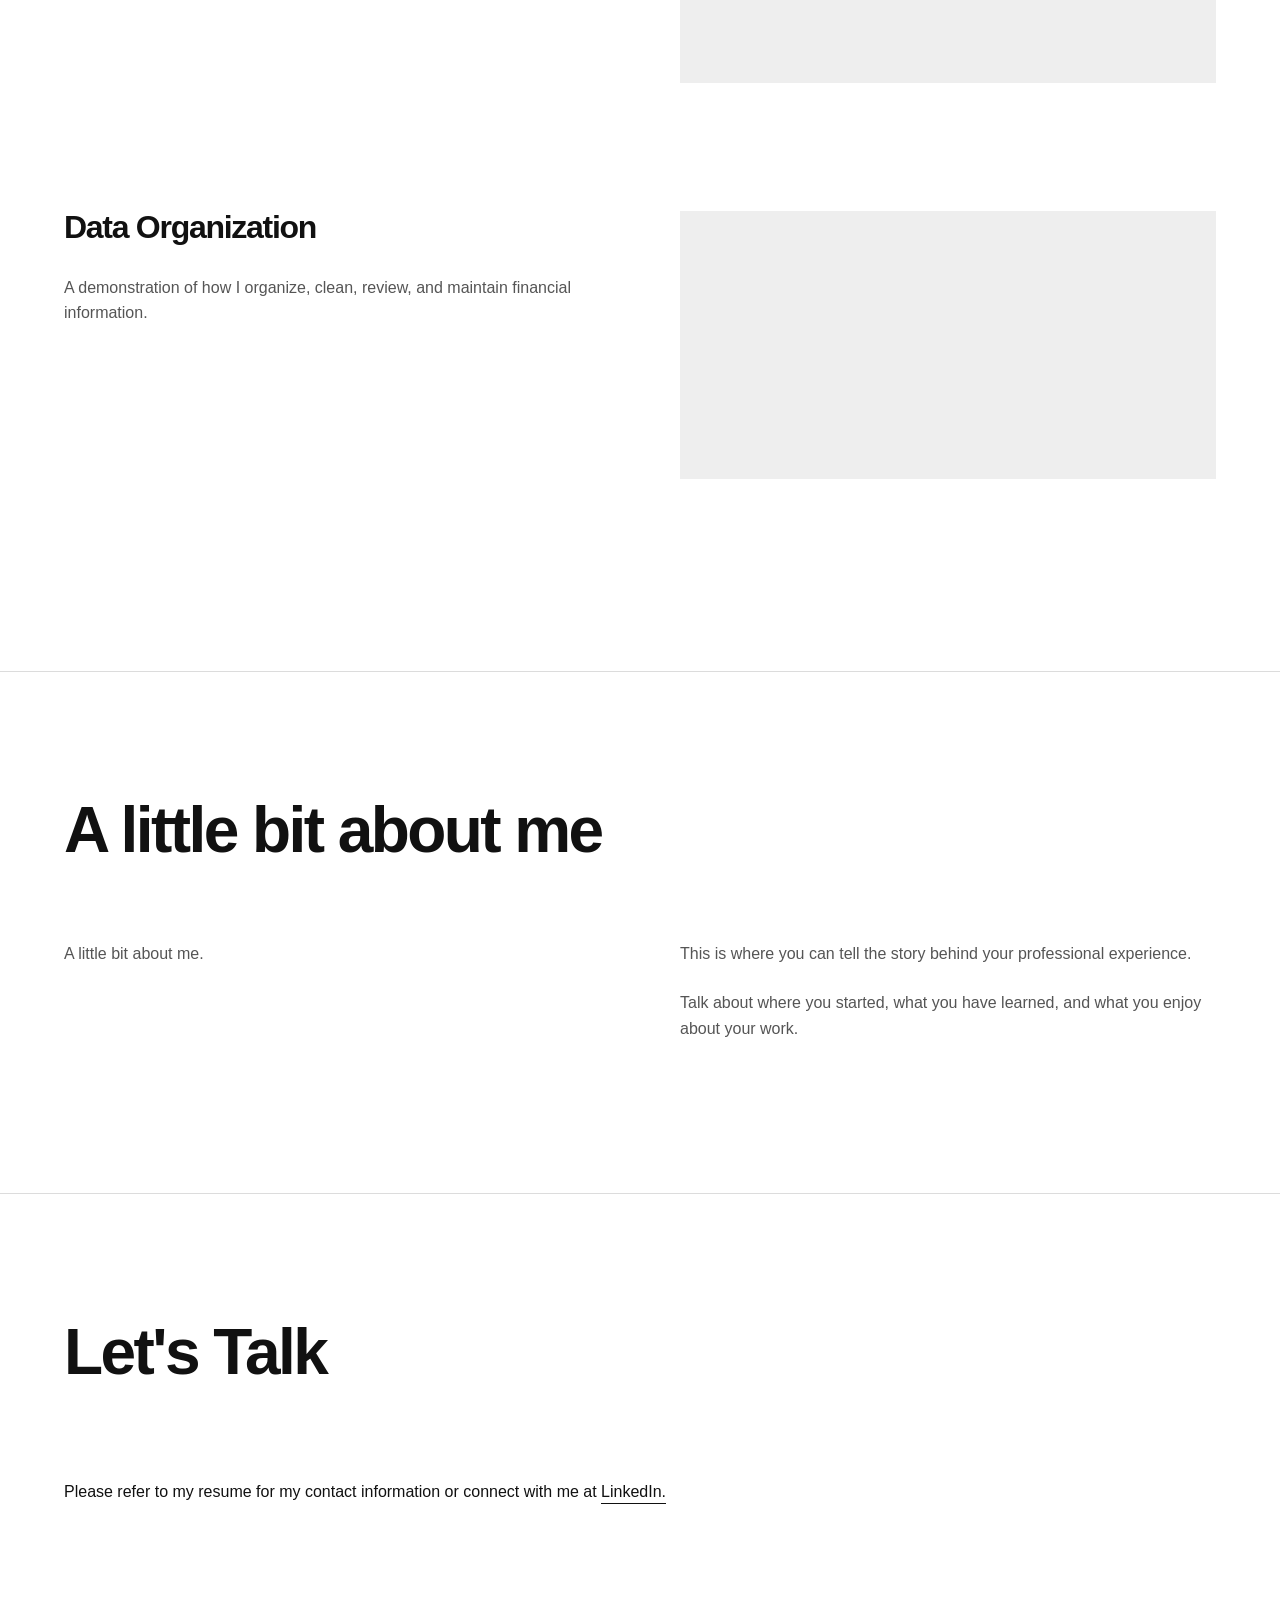
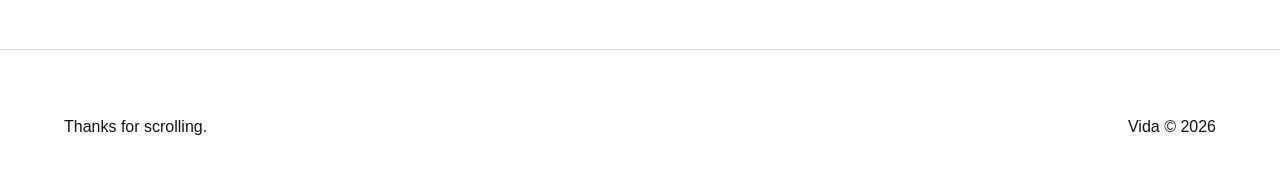
==== commit 53288221: "from PC" ====
--- a/index.html
+++ b/index.html
@@ -29,7 +29,7 @@
             <div class="overview-main">
 
                 <h1>
-                    If you value a <span class="underline">good worker</span>, <br>
+                    If you value a <span style="color: #003b73; text-decoration: underline;">good worker</span>, <br>
                     I'm your perfect candidate.
                 </h1>
 
--- a/style.css
+++ b/style.css
@@ -479,20 +479,26 @@
 
     /* Overview */
 
+    /* Overview */
+
     .overview {
-        min-height: auto;
+        min-height: 0;
     }
 
     .overview-main h1 {
         font-size: clamp(3rem, 13vw, 5rem);
     }
 
+    .overview-main h1 {
+        font-size: clamp(3rem, 13vw, 5rem);
+    }
+
 
     /* Employment */
 
     .employment {
         display: block;
-        padding: 2rem 0;
+        padding: 1rem 0;
     }
 
     .employment-heading {
@@ -504,11 +510,11 @@
 
     .technical-skill {
         display: block;
-        padding: 3rem 0;
+        padding: 2rem 0;
     }
 
     .technical-skill-info {
-        margin-bottom: 2.5rem;
+        margin-bottom: 1rem;
     }
 
 
